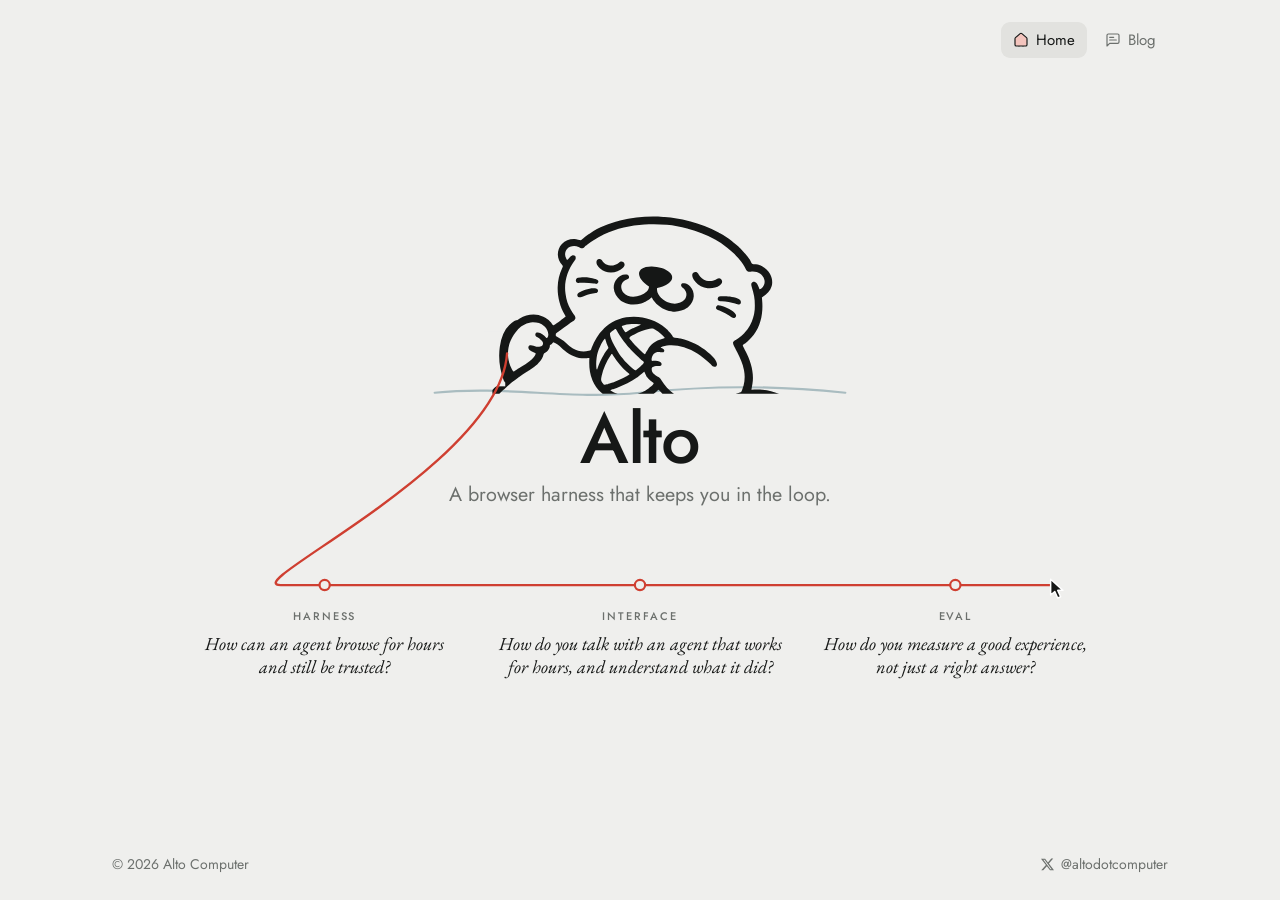
==== index.html @ 91f4584b "Use the Nap direction for the home page, add nav and notes page Co-Authored-By: Claude Opus 5.5 <nor" ====
<!doctype html><html lang="en"><head><meta charset="utf-8"><meta name="viewport" content="width=device-width, initial-scale=1, viewport-fit=cover">
<title>Alto</title><meta name="description" content="A browser harness that keeps you in the loop.">
<link rel="icon" type="image/png" href="assets/avatar.png"><link rel="stylesheet" href="https://fonts.googleapis.com/css2?family=Jost:wght@400;500;600&family=EB+Garamond:ital,wght@1,400&display=swap"><style>
/* Layout: nav top right, the otter scene centred in the space left over, footer on the baseline. Everything fits one screen. */
:root{--ground:#efefed; --ink:#161817; --muted:#6c706d; --pill:#e2e2df; --thread:#cf3f31; --thread-soft:#f3c4bd;
  --geo:"Jost","Futura","Avenir Next",system-ui,sans-serif; --ren:"EB Garamond",Garamond,Georgia,serif; color-scheme:light}
*{box-sizing:border-box}
html,body{height:100%;margin:0}
body{background:var(--ground);color:var(--ink);font-family:var(--geo);-webkit-font-smoothing:antialiased}
.frame{height:100%;max-width:1120px;margin:0 auto;padding:22px 32px 26px;display:flex;flex-direction:column}
.geo{font-family:var(--geo)} .ren{font-family:var(--ren);font-style:italic}
nav{display:flex;justify-content:flex-end;gap:6px}
nav a{display:inline-flex;align-items:center;gap:7px;padding:7px 12px;border-radius:9px;font-size:15px;color:var(--muted);text-decoration:none;transition:background .15s,color .15s}
nav a svg{width:16px;height:16px;fill:none;stroke:currentColor;stroke-width:1.75;stroke-linecap:round;stroke-linejoin:round}
nav a:hover{color:var(--ink);background:var(--pill)}
nav a.on{color:var(--ink);background:var(--pill)}
nav a.on svg path:last-child{fill:var(--thread-soft)}
nav a.on svg{stroke:var(--ink)}
main{flex:1;min-height:0;display:flex;align-items:center;justify-content:center}
.scene{width:100%;height:100%;max-height:680px;display:block}
footer{display:flex;justify-content:space-between;align-items:center;gap:16px;font-size:14px;color:var(--muted)}
footer a{display:inline-flex;align-items:center;gap:7px;color:var(--muted);text-decoration:none}
footer a:hover{color:var(--ink)} footer svg{width:13px;height:13px;fill:currentColor}
a:focus-visible{outline:2px solid var(--thread);outline-offset:2px}
@media (prefers-reduced-motion:reduce){*{transition:none!important}}
</style></head><body><div class="frame">
<nav aria-label="Main"><a href="index.html" class="on" aria-current="page"><svg viewBox="0 0 24 24" aria-hidden="true"><path d="M15 21v-8a1 1 0 0 0-1-1h-4a1 1 0 0 0-1 1v8"/><path d="M3 10a2 2 0 0 1 .709-1.528l7-5.999a2 2 0 0 1 2.582 0l7 5.999A2 2 0 0 1 21 10v9a2 2 0 0 1-2 2H5a2 2 0 0 1-2-2z"/></svg>Home</a><a href="blog.html"><svg viewBox="0 0 24 24" aria-hidden="true"><path d="M21 15a2 2 0 0 1-2 2H7l-4 4V5a2 2 0 0 1 2-2h14a2 2 0 0 1 2 2z"/><path d="M13 8H7"/><path d="M17 12H7"/></svg>Blog</a></nav><main><svg class="scene" viewBox="0 60 1440 660" preserveAspectRatio="xMidYMid meet" role="img" aria-label="Clew the otter floats on calm water holding a red thread. The thread drops into a line that passes three questions and ends at a cursor.">
<path d="M440,303.75 C540,293.75 620,313.75 720,303.75 S900,293.75 1000,303.75" fill="none" stroke="#a9bcc0" stroke-width="3" stroke-linecap="round"/>
<g transform="translate(1440.0,0) scale(-1,1)"><clipPath id="c"><rect x="400" y="600" width="1610" height="1060"/></clipPath>
<g transform="translate(418.75,-110.0) scale(0.25)"><g clip-path="url(#c)"><g fill="#151716"><path d="M0 0 C1.08 0.28 2.17 0.56 3.29 0.85 C58.25 15.07 115.66 35.71 162.33 68.83 C164.74 70.52 167.19 72.12 169.65 73.74 C180.1 80.62 190.39 87.64 199.94 95.75 C200.48 96.21 201.03 96.67 201.59 97.15 C203.82 99.06 206 101 208.09 103.06 C209.81 104.75 209.81 104.75 213 107 C218.47 106.65 223.54 105.44 228.81 104 C235.22 102.34 241.36 101.23 248 101 C248.95 100.96 249.9 100.92 250.88 100.88 C276.51 100.31 298.79 110.28 317.12 127.75 C332.55 143.61 339.4 164.73 339.15 186.58 C338.24 207.43 330.17 227.72 315.37 242.58 C312.79 245.31 312 246.63 311.98 250.43 C313.07 254.24 314.6 257.57 316.44 261.06 C331.68 291.9 338.98 327.77 340 362 C340.04 363.21 340.08 364.42 340.12 365.66 C340.99 417.09 327.25 469.26 301.44 513.72 C297.43 520.67 297.43 520.67 297 525 C297.29 525.14 297.29 525.14 298.75 525.82 C301.01 527 302.94 528.32 304.98 529.84 C305.75 530.4 306.51 530.96 307.29 531.54 C307.7 531.85 307.7 531.85 309.75 533.38 C310.59 534 311.44 534.62 312.31 535.27 C316.31 538.24 320.31 541.23 324.28 544.24 C331.28 549.55 338.32 554.67 345.68 559.47 C350.56 562.65 355.16 566.09 359.73 569.7 C362 571 362 571 364 571.11 C367.17 569.35 368.8 566.45 370.75 563.5 C377.71 553.41 385.23 545.48 395 538 C395.77 537.4 396.54 536.81 397.33 536.2 C410.56 526.43 425.14 520.08 441 516 C441.68 515.82 442.36 515.64 443.06 515.46 C477.63 506.83 516.93 515.48 547.13 533.52 C560.82 541.99 573.44 551.8 585 563 C585.56 563.53 586.12 564.07 586.69 564.62 C595.29 572.84 603 581.39 610 591 C610.45 591.62 610.91 592.24 611.38 592.88 C619.58 604.19 626.37 616.13 632.83 628.5 C647.52 656.51 668.83 682.75 694 702 C695.04 702.81 696.07 703.63 697.14 704.46 C730.19 729.94 768.9 745.51 809 756 C810.04 756.27 811.08 756.55 812.15 756.83 C844.52 765.14 877.89 769.26 910.89 774.26 C913.05 774.59 915.22 774.92 917.38 775.24 C918.1 775.35 918.81 775.46 919.55 775.57 C920.98 775.79 922.42 776.01 923.85 776.23 C927.31 776.75 930.77 777.28 934.23 777.79 C958.62 781.41 982.9 785.67 1006.69 792.25 C1007.02 792.34 1007.02 792.34 1008.73 792.81 C1022.51 796.61 1035.82 801.45 1049 807 C1049.86 807.36 1050.71 807.72 1051.6 808.09 C1062.27 812.62 1072.72 817.63 1083 823 C1083.74 823.38 1084.48 823.77 1085.24 824.17 C1109.88 837.09 1132.78 853.09 1155.95 868.44 C1164.81 874.31 1173.7 880.13 1182.66 885.83 C1183.46 886.34 1184.26 886.85 1185.08 887.37 C1185.82 887.84 1186.55 888.3 1187.31 888.78 C1187.95 889.19 1188.6 889.59 1189.26 890.01 C1191 891 1191 891 1194 892 C1194 907.84 1194 923.68 1194 940 C1190.83 938.73 1188.25 937.68 1185.39 936 C1184.73 935.62 1184.07 935.23 1183.38 934.83 C1182.68 934.41 1181.97 933.99 1181.25 933.56 C1180.88 933.34 1180.88 933.34 1178.98 932.22 C1171.67 927.86 1164.53 923.26 1157.42 918.58 C1154.73 916.82 1152.04 915.07 1149.34 913.32 C1140.97 907.88 1132.61 902.43 1124.31 896.88 C1101.52 881.63 1078.52 867.32 1054 855 C1053.18 854.59 1052.36 854.17 1051.52 853.75 C998.56 827.15 939.31 819.05 881.46 809.9 C830.84 801.88 780.25 792.56 733 772 C732.19 771.65 731.37 771.3 730.53 770.94 C719.95 766.38 709.98 760.83 700.06 755 C698.95 754.35 697.84 753.7 696.69 753.02 C689.08 748.47 681.99 743.45 675 738 C674.29 737.45 673.58 736.9 672.84 736.34 C671.1 734.98 669.36 733.62 667.62 732.25 C667.06 731.81 666.5 731.37 665.92 730.91 C663.13 728.72 660.4 726.49 657.71 724.17 C655 722 655 722 653 722 C652.99 722.77 652.98 723.55 652.97 724.34 C652.41 761.63 648.23 818.77 620 847 C619.53 849.19 619.53 849.19 620 852 C622.14 854.2 624.18 856.04 626.56 857.94 C627.95 859.09 629.34 860.25 630.72 861.41 C631.44 862 632.15 862.59 632.88 863.2 C636.19 866.01 639.35 868.96 642.5 871.94 C643.11 872.51 643.73 873.09 644.36 873.69 C645.61 874.86 646.86 876.04 648.1 877.21 C651.33 880.25 654.57 883.28 657.81 886.31 C658.44 886.9 659.07 887.49 659.72 888.09 C663.19 891.34 666.7 894.53 670.25 897.69 C675.72 902.58 680.85 907.78 686 913 C687.67 914.67 689.33 916.33 691 918 C702 929 702 929 704.29 931.29 C706.58 933.58 708.88 935.86 711.18 938.14 C712.74 939.7 714.31 941.26 715.88 942.81 C716.26 943.2 716.26 943.2 718.23 945.14 C723.04 949.93 727.59 954.85 732 960 C733.75 961.97 735.5 963.94 737.26 965.9 C739 968 739 968 740.68 970.54 C741.24 971.37 741.8 972.2 742.38 973.06 C742.86 973.84 743.34 974.61 743.84 975.41 C746.39 977.29 747.03 977.17 750.09 976.87 C751.73 976.6 753.37 976.31 755 976 C755.41 975.93 755.41 975.93 757.46 975.56 C760.02 975.08 762.57 974.58 765.12 974.06 C797.02 967.87 853.54 957.87 883.37 974.75 C886.3 977 887.96 979.45 889 983 C889.43 987.59 888.33 990.45 885.94 994.38 C879.08 1000.51 869.84 999.16 861.19 999 C827.49 998.68 794.24 1003 762 1013 C761.03 1013.3 760.05 1013.59 759.05 1013.9 C743.35 1018.72 727.87 1024.12 712.38 1029.56 C696.69 1035.07 681.01 1040.49 665 1045 C664.02 1045.28 663.04 1045.55 662.04 1045.84 C646.21 1050.23 630.29 1052.98 614 1055 C613.22 1055.1 612.44 1055.21 611.64 1055.31 C554.18 1062.17 497.28 1046.38 443.9 1026.74 C412.56 1015.22 380.94 1005.27 347.88 1000.19 C347.19 1000.08 346.51 999.98 345.8 999.87 C274.07 988.94 207.96 1013.21 143.55 1041.87 C84.15 1068.29 24.31 1089.57 -41.56 1089.31 C-42.57 1089.31 -43.58 1089.31 -44.62 1089.31 C-60.63 1089.25 -76.15 1088.41 -92 1086 C-94.44 1085.64 -96.88 1085.28 -99.32 1084.92 C-101.99 1084.53 -104.67 1084.14 -107.35 1083.74 C-108.25 1083.61 -109.15 1083.48 -110.08 1083.34 C-111.9 1083.07 -113.72 1082.8 -115.54 1082.53 C-162.28 1075.63 -205.27 1078.5 -251.69 1086.69 C-281.89 1092 -311.55 1095.42 -342.25 1095.31 C-343.42 1095.31 -344.58 1095.31 -345.78 1095.3 C-362.69 1095.25 -379.31 1095.01 -396 1092 C-396.32 1091.94 -396.32 1091.94 -397.93 1091.65 C-416.96 1088.23 -435.58 1083.89 -454 1078 C-454.44 1077.86 -454.44 1077.86 -456.66 1077.17 C-471.16 1072.67 -485.08 1067.03 -499 1061 C-499.53 1060.77 -499.53 1060.77 -502.21 1059.62 C-525.99 1049.38 -549.25 1038.06 -571.76 1025.26 C-584.5 1018.08 -597.42 1011.19 -610.39 1004.42 C-613.42 1002.84 -616.43 1001.23 -619.42 999.58 C-694.75 958.42 -773.95 952.51 -855.58 976.03 C-861.35 977.75 -867.1 979.52 -872.83 981.37 C-879.71 983.36 -886.64 984.34 -893.38 981.44 C-896.35 979.74 -897.16 978.76 -899.12 975.75 C-900.43 970.16 -899.51 966.43 -896.5 961.59 C-892.98 957.95 -888.99 955.96 -884.5 953.69 C-883.57 953.21 -882.63 952.73 -881.67 952.24 C-849.42 935.99 -813.85 926.46 -778 923 C-777.07 922.9 -776.13 922.81 -775.17 922.71 C-767.07 921.94 -759.01 921.85 -750.88 921.88 C-750.2 921.88 -749.53 921.88 -748.83 921.88 C-738.19 921.89 -727.61 922.19 -717 923 C-717.65 916.41 -718.69 910 -719.94 903.5 C-720.64 899.67 -721.33 895.84 -722 892 C-722.13 891.29 -722.25 890.58 -722.38 889.84 C-732.44 830.19 -712.88 768.57 -686.42 715.82 C-685.92 714.83 -685.42 713.84 -684.91 712.81 C-682.38 707.78 -679.83 702.74 -677.26 697.72 C-676.79 696.78 -676.31 695.84 -675.82 694.87 C-674.91 693.09 -673.99 691.3 -673.07 689.52 C-672.87 689.12 -672.87 689.12 -671.84 687.1 C-671.49 686.4 -671.13 685.7 -670.76 684.98 C-670 683 -670 683 -670 679 C-671.26 677.62 -671.26 677.62 -673.04 676.37 C-673.7 675.9 -674.35 675.43 -675.03 674.94 C-675.74 674.45 -676.45 673.95 -677.19 673.44 C-678.68 672.36 -680.16 671.28 -681.64 670.19 C-682.39 669.65 -683.13 669.11 -683.89 668.56 C-699.6 656.96 -714.27 642.6 -726 627 C-726.86 625.89 -727.73 624.78 -728.59 623.67 C-769.78 569.91 -781.38 500.73 -775.24 434.7 C-774.9 430.95 -774.64 427.19 -774.38 423.44 C-774.3 422.36 -774.23 421.29 -774.15 420.18 C-774.12 419.82 -774.12 419.82 -774 418 C-775.11 417.37 -776.22 416.74 -777.37 416.09 C-801.35 402.36 -819.54 384.45 -827.44 357.38 C-833.38 334.93 -829.63 311.13 -818.31 290.94 C-805.54 269.04 -787.47 253.45 -764 244 C-762.78 243.51 -761.57 243.01 -760.32 242.5 C-753.87 240.2 -748.23 238.92 -741.34 238.66 C-723.34 237.89 -723.34 237.89 -718.99 234.37 C-715.71 230.17 -713.89 225.35 -712.01 220.41 C-710.39 216.55 -708.11 213.26 -705.69 209.88 C-705.24 209.23 -704.78 208.58 -704.32 207.91 C-699.38 200.94 -693.96 194.36 -688.49 187.8 C-687.12 186.15 -685.77 184.48 -684.42 182.8 C-680.74 178.21 -677.02 173.85 -672.78 169.78 C-671.03 168.03 -669.42 166.21 -667.82 164.33 C-663.92 159.84 -659.78 155.63 -655.56 151.44 C-654.85 150.72 -654.14 150.01 -653.4 149.27 C-649.32 145.19 -645.14 141.29 -640.77 137.53 C-638.59 135.65 -636.49 133.7 -634.38 131.75 C-628.78 126.7 -622.88 122.1 -616.92 117.5 C-615.01 116.01 -613.14 114.49 -611.26 112.96 C-590.89 96.49 -568.47 81.8 -545.44 69.33 C-542.9 67.95 -540.38 66.53 -537.86 65.11 C-488.35 37.39 -435.1 17.87 -380.29 3.6 C-378.19 3.05 -376.09 2.5 -373.99 1.94 C-331.73 -9.18 -286.98 -17.25 -243.32 -19.81 C-240.87 -19.95 -238.42 -20.1 -235.98 -20.26 C-156.68 -25.49 -77.05 -20.12 0 0 Z M-253 23 C-253.41 23.04 -253.41 23.04 -255.47 23.25 C-292.69 27.06 -329.84 33.34 -366 43 C-366.63 43.17 -366.63 43.17 -369.84 44.02 C-420.43 57.52 -470.54 75.75 -516 102 C-516.86 102.49 -517.73 102.98 -518.62 103.49 C-540.33 115.83 -561.31 129.63 -581 145 C-582.19 145.92 -583.39 146.84 -584.58 147.75 C-599.16 159.01 -612.73 171.24 -626 184 C-626.59 184.56 -627.17 185.13 -627.78 185.71 C-633.9 191.61 -639.58 197.7 -644.87 204.38 C-646.9 206.88 -649.04 209.22 -651.25 211.56 C-665.36 227.12 -678.15 246.12 -686.33 265.48 C-688.82 271.24 -691.78 274.76 -697.25 277.81 C-702.28 279.41 -707.01 279.69 -712.18 278.5 C-731.14 275.14 -749.09 279.58 -765 290 C-778.15 299.54 -785.82 312.1 -788.53 328.14 C-789.98 341.03 -786.2 352.15 -778.91 362.72 C-774.08 368.49 -768.53 373.74 -761 375 C-760.7 374.22 -760.4 373.45 -760.09 372.65 C-758.94 369.73 -757.79 366.82 -756.63 363.9 C-755.89 362.04 -755.16 360.17 -754.44 358.3 C-750.51 348.48 -746.22 339.44 -736.25 334.69 C-731.37 333.66 -726.64 333.55 -722.16 336.01 C-718.88 338.56 -716.94 340.97 -716 345 C-715.71 350.91 -716.46 355.63 -718.2 361.26 C-718.67 362.85 -719.14 364.45 -719.61 366.05 C-719.86 366.88 -720.1 367.7 -720.36 368.56 C-724.27 381.66 -727.88 394.78 -730.56 408.19 C-730.79 409.3 -731.02 410.41 -731.25 411.55 C-734.5 428.57 -735.38 445.65 -735.31 462.94 C-735.31 463.4 -735.31 463.4 -735.31 465.72 C-735.26 479.02 -734.87 491.96 -732 505 C-731.82 505.84 -731.65 506.68 -731.46 507.55 C-730.14 513.75 -728.61 519.87 -727 526 C-726.8 526.81 -726.59 527.63 -726.38 528.46 C-718.61 559.07 -702.06 587.38 -680.52 610.29 C-678.43 612.54 -676.46 614.83 -674.5 617.19 C-671.01 621.2 -667.01 624.44 -662.85 627.73 C-661.07 629.15 -659.31 630.59 -657.59 632.08 C-649.9 638.66 -641.53 644.12 -633.09 649.67 C-632.24 650.22 -631.4 650.78 -630.53 651.35 C-628.83 652.46 -627.13 653.55 -625.43 654.64 C-625.02 654.9 -625.02 654.9 -622.99 656.22 C-622.27 656.68 -621.56 657.13 -620.82 657.6 C-617.7 660 -616.83 662.23 -616 666 C-616.67 673.26 -619.93 679.63 -623.12 686.06 C-623.57 686.98 -624.02 687.91 -624.48 688.86 C-625.98 691.91 -627.49 694.96 -629 698 C-629.3 698.6 -629.6 699.2 -629.91 699.82 C-633.27 706.58 -636.65 713.32 -640.08 720.04 C-655.69 750.54 -669.13 781.26 -676 815 C-676.17 815.82 -676.33 816.63 -676.5 817.47 C-681.62 844 -681.12 872.97 -674 899 C-673.8 899.75 -673.6 900.51 -673.4 901.29 C-672.16 905.94 -670.66 910.48 -669 915 C-668.71 915.81 -668.43 916.62 -668.13 917.45 C-667.18 920.06 -666.19 922.66 -665.19 925.25 C-665.04 925.66 -665.04 925.66 -664.29 927.71 C-662.67 931.7 -661.31 934.26 -657.42 936.3 C-655.96 936.9 -654.49 937.47 -653 938 C-652.18 938.31 -651.37 938.62 -650.53 938.95 C-647.73 939.99 -644.93 941 -642.12 942 C-622.93 949.04 -604.53 957.86 -586.58 967.61 C-583.68 969.17 -580.77 970.73 -577.86 972.28 C-567.35 977.89 -556.91 983.59 -546.56 989.5 C-452.25 1043.19 -360.59 1066.19 -252.82 1048.51 C-204.19 1040.54 -157.26 1038.46 -108.38 1046 C-22.36 1059.24 52.08 1040.89 130.45 1005.38 C174.3 985.59 218.36 968.83 266 961 C266.73 960.87 267.46 960.75 268.22 960.61 C310.17 953.4 355.04 959.1 396 969 C397.16 969.28 398.32 969.56 399.52 969.84 C421.5 975.18 442.7 982.48 464 990 C487.75 998.38 511.45 1006.17 536.12 1011.38 C536.69 1011.49 536.69 1011.49 539.53 1012.1 C555.63 1015.34 571.61 1016.41 588 1016.38 C588.89 1016.37 589.78 1016.37 590.7 1016.37 C605.81 1016.33 620.2 1015.2 635 1012 C636.02 1011.79 637.05 1011.57 638.1 1011.35 C658.88 1006.93 679.1 1000.4 699 993 C698.11 988.43 695.46 985.7 692.44 982.31 C691.86 981.66 691.29 981 690.69 980.33 C684.29 973.11 677.66 966.11 671.01 959.12 C669.04 957.04 667.09 954.96 665.14 952.86 C644.34 930.48 644.34 930.48 633.71 921.5 C631.94 919.95 630.32 918.32 628.69 916.62 C625.95 913.83 623.06 911.38 620 908.94 C615.29 905.16 610.88 901.15 606.5 897 C600.54 891.38 594.45 886.06 588 881 C587.34 880.48 586.68 879.96 586 879.42 C576.76 872.12 567.43 865.01 557.79 858.26 C555.9 856.93 554.03 855.59 552.16 854.25 C537.19 843.51 521.71 833.57 506.12 823.75 C505.36 823.27 504.59 822.78 503.79 822.28 C503.04 821.8 502.28 821.33 501.5 820.84 C500 819.89 498.5 818.95 497 818 C496.63 817.77 496.63 817.77 494.74 816.58 C485.1 810.49 475.91 804.13 467 797 C466.07 796.27 465.14 795.53 464.19 794.77 C461.78 792.86 459.39 790.93 457 789 C456.44 788.56 455.88 788.13 455.3 787.68 C451.71 784.83 448.79 781.62 445.84 778.14 C444.63 776.74 443.4 775.36 442.13 774.01 C430.43 761.51 419.91 745.37 416.7 728.43 C415.91 725.69 415.25 724.71 413 723 C411.48 722.22 409.94 721.5 408.38 720.81 C395.89 714.69 388.62 704.13 383.66 691.4 C382.98 688.94 382.99 687.03 383.06 684.5 C382.83 680.83 382.01 680 379.23 677.43 C376.98 675.67 374.65 674.06 372.3 672.46 C368.87 670.07 366.54 667.3 364 664 C346.94 668.63 332.77 681.31 320.09 693.15 C314.56 698.29 308.78 703.15 303 708 C302.71 708.25 302.71 708.25 301.22 709.5 C268.07 737.46 228.7 753.52 185 751 C181.74 750.62 178.6 750.15 175.4 749.44 C172.57 748.92 169.87 748.93 167 749 C167.07 750.28 167.14 751.57 167.22 752.89 C169.39 793.3 166.59 832.16 151 870 C150.84 870.39 150.84 870.39 150.04 872.37 C140.07 896.52 123.15 921.38 103.07 938.24 C101.62 939.47 100.22 940.74 98.84 942.04 C91.51 948.96 83.43 954.52 75 960 C74.7 960.2 74.7 960.2 73.15 961.2 C39.35 982.96 -0.88 994.53 -41.06 994.31 C-41.78 994.31 -42.5 994.31 -43.24 994.31 C-55.69 994.25 -67.76 993.39 -80 991 C-80.99 990.81 -81.99 990.62 -83.01 990.43 C-127.42 981.8 -169.48 960.95 -202.23 929.59 C-204.73 927.25 -207.29 925.1 -210 923 C-214.32 926.4 -217.82 929.88 -221.25 934.19 C-228.35 943.05 -236.34 950.71 -245.21 957.77 C-248.05 960.04 -250.8 962.39 -253.56 964.75 C-267.45 976.29 -282.34 986.05 -298 995 C-298.64 995.37 -299.28 995.74 -299.94 996.12 C-321.21 1008.32 -355.63 1027.32 -381.2 1021.5 C-385.77 1020.01 -388.51 1018.28 -391 1014 C-392.61 1009.26 -391.62 1005.76 -390.18 1001.15 C-386.67 994.75 -379.11 992.73 -372.75 990.06 C-315.5 965.45 -257.75 926.28 -225.93 871.32 C-224.26 868.44 -222.55 865.61 -220.75 862.81 C-220.33 862.16 -219.91 861.51 -219.48 860.83 C-215.3 855.67 -209.63 853.19 -203.81 850.31 C-196.1 846.37 -189.94 842.38 -184 836 C-183.41 835.39 -182.82 834.79 -182.21 834.16 C-175.28 826.63 -172.62 818.82 -172.8 808.69 C-173.08 804.92 -173.6 802.96 -176 800 C-186.59 792.74 -198.21 792.72 -210.56 793.16 C-215.83 793.28 -219.47 793.05 -224 790 C-226.21 786.8 -227.02 784.9 -226.94 781 C-225.12 775.17 -222.68 772.09 -217.31 769.25 C-209.12 765.23 -200.86 764.7 -191.88 764.81 C-190.92 764.81 -189.97 764.81 -189 764.81 C-183.9 764.85 -179.03 765.13 -174 766 C-170.52 757.87 -172.37 749.31 -175.42 741.26 C-179.74 731.63 -185.44 723.63 -195.54 719.75 C-204.02 717.18 -211.66 716.91 -220.46 717.69 C-224.02 718 -227.55 718.25 -231.12 718.38 C-232.16 718.42 -233.19 718.47 -234.26 718.52 C-237 718 -237 718 -239.33 715.69 C-241.58 712.07 -241.72 710.2 -241 706 C-237.48 699.43 -231.81 697.18 -225 695 C-224.01 694.67 -223.02 694.34 -222 694 C-222.33 693.01 -222.66 692.02 -223 691 C-225.3 689.85 -227.47 688.93 -229.88 688.06 C-230.58 687.8 -231.28 687.55 -232.01 687.28 C-270.18 673.86 -311.27 679.4 -349 691 C-349.47 691.14 -349.47 691.14 -351.85 691.88 C-401.32 707.42 -445.48 737.43 -483.21 772.44 C-485.71 774.73 -488.25 776.97 -490.81 779.19 C-493.66 781.69 -496.14 784.27 -498.56 787.19 C-503.03 792.41 -507.73 795.9 -514.62 797 C-518.81 797.25 -521.5 796.42 -525 794 C-528.18 791.15 -528.87 787.81 -529.18 783.68 C-527.66 761.49 -503.41 739.33 -487.81 725.12 C-486.22 723.74 -484.61 722.36 -483 721 C-482.18 720.3 -481.35 719.6 -480.5 718.88 C-436.87 682.51 -385.88 656.68 -330.56 643.75 C-329.51 643.5 -328.46 643.26 -327.37 643 C-317.87 640.85 -308.4 638.92 -298.62 638.94 C-295.34 638.68 -293.59 638.47 -291.01 636.39 C-289.13 634.02 -287.57 631.59 -286 629 C-284.62 626.91 -283.22 624.82 -281.81 622.75 C-281.44 622.2 -281.07 621.66 -280.69 621.09 C-276.86 615.56 -272.36 610.74 -267.72 605.88 C-265.64 603.67 -263.67 601.47 -261.75 599.12 C-259.77 596.77 -257.65 594.74 -255.32 592.73 C-254.62 592.11 -253.91 591.5 -253.18 590.87 C-252.46 590.25 -251.74 589.64 -251 589 C-250.35 588.44 -249.7 587.88 -249.03 587.3 C-201.41 546.44 -138.92 524.8 -76.38 524.75 C-75.66 524.75 -74.94 524.75 -74.2 524.75 C-20 524.83 34.89 541.73 76 578 C76.93 578.82 77.85 579.63 78.8 580.47 C81.91 583.27 84.97 586.12 88 589 C88.59 589.55 89.18 590.11 89.78 590.68 C119.46 618.81 139.49 654.94 154.02 692.79 C154.36 693.67 154.7 694.55 155.05 695.47 C155.66 697.09 156.24 698.73 156.79 700.38 C158.55 705.62 158.55 705.62 160.78 707.52 C163.51 708.44 166.21 709.27 169 710 C169.69 710.18 170.38 710.36 171.08 710.55 C201.61 718.28 229.56 712.98 256.66 697.42 C270.39 689.09 282.61 677.97 294.31 667.06 C309.74 652.95 327.13 641.22 345.71 631.71 C349 630 349 630 350 629 C350.18 627.07 350.27 625.13 350.31 623.19 C350.33 622.66 350.33 622.66 350.43 619.98 C349.89 616.24 348.92 615.33 346 613 C344.17 611.67 342.31 610.38 340.44 609.12 C327.78 600.51 315.59 591.24 303.44 581.94 C294.08 574.78 284.6 567.83 275 561 C274.03 560.3 273.05 559.61 272.05 558.89 C267.88 555.93 263.65 553.14 259.31 550.44 C251.7 545.63 245.37 541.39 243.06 532.31 C242.33 523.4 247.73 516.75 253.01 510.16 C257.56 504.44 261.24 498.34 264.85 492 C266.01 489.98 267.2 487.99 268.4 486 C284.1 459.37 292.68 430.41 297 400 C297.12 399.22 297.24 398.43 297.36 397.62 C306.62 335.73 286.36 272.36 250.31 222.25 C249.86 221.62 249.4 220.98 248.93 220.33 C248.04 219.09 247.14 217.86 246.24 216.63 C242.98 212.15 241.85 209.13 241.81 203.62 C241.8 202.69 241.78 201.75 241.77 200.79 C242.02 197.8 242.67 195.67 244 193 C249.23 189.63 254.96 189.23 261 190 C271.6 194.01 279.38 205.36 286 214 C287.77 213.91 287.77 213.91 290 213 C291.41 210.78 292.53 208.74 293.62 206.38 C293.77 206.07 293.77 206.07 294.53 204.54 C299.84 193.53 300.99 181.3 297.38 169.56 C292.49 156.95 284.37 149.01 272.21 143.29 C256.6 137.02 241.18 137.93 225.65 143.85 C222.25 145.33 219.06 147.06 215.88 148.95 C211.86 151.2 208.53 151.37 204 151 C198.71 149.24 195.82 146.89 192.33 142.53 C190.25 140.14 187.84 138.34 185.31 136.44 C184.76 136.02 184.2 135.6 183.63 135.17 C181.76 133.77 179.88 132.38 178 131 C177.32 130.5 176.63 129.99 175.93 129.47 C164.85 121.3 153.55 113.5 142 106 C141.61 105.75 141.61 105.75 139.65 104.47 C123.34 93.9 106.54 84.37 89 76 C88.21 75.62 87.42 75.25 86.61 74.86 C18.37 42.55 -57.75 25.6 -133 21 C-133.64 20.96 -134.29 20.92 -134.95 20.88 C-150.17 19.93 -165.38 19.76 -180.62 19.75 C-181.89 19.75 -183.16 19.75 -184.47 19.75 C-207.43 19.77 -230.16 20.67 -253 23 Z M413 576 C412.35 576.54 411.7 577.08 411.04 577.63 C398.91 588.6 391.87 604.91 391 621 C391.34 628.23 392.71 635.66 398 641 C401 641 401 641 402.44 639.57 C402.95 638.91 403.47 638.24 404 637.56 C414.26 625.36 431.7 612.39 448.09 610.8 C452.85 610.7 456.25 610.71 460 614 C462.3 617.66 462.1 620.79 461.68 624.94 C459.75 630.78 455.12 633.35 450 636.12 C442.33 640.51 436.19 645.73 430 652 C429.64 652.36 429.64 652.36 427.81 654.2 C423.34 658.95 420.17 663.62 419.91 670.29 C420.25 675.47 421.45 679.08 425 683 C433.82 688.99 445.67 689.31 456 688 C461.44 686.74 466.64 684.78 471.85 682.81 C480.25 679.65 486.17 677.85 494.88 681.06 C498.02 683.93 499.28 686.82 500 691 C499.95 697.27 497.44 701.65 493.18 706.09 C483.69 714.41 471.92 719.29 460 723 C461.72 740.24 479.27 754.81 491.91 765.19 C507.33 777.43 524.42 787.61 541.04 798.12 C546.45 801.55 551.85 804.99 557.25 808.44 C558.27 809.09 559.3 809.74 560.35 810.41 C566.01 814.02 571.5 817.75 576.83 821.83 C579 823 579 823 581.12 822.92 C583.54 821.74 584.25 820.57 585.59 818.24 C586.04 817.46 586.49 816.68 586.96 815.87 C587.19 815.45 587.19 815.45 588.38 813.31 C588.86 812.44 589.35 811.57 589.85 810.68 C603.21 786.55 610.05 759.51 611 732 C611.04 730.82 611.08 729.65 611.12 728.44 C611.98 678.62 591.63 631.22 558 595 C557.46 594.41 556.92 593.81 556.37 593.2 C536.3 572.03 505.87 555.69 476.42 554.7 C452.18 554.44 431.68 559.9 413 576 Z M-103.6 564.89 C-103.96 564.93 -103.96 564.93 -105.78 565.12 C-110.75 565.75 -110.75 565.75 -113 568 C-109.38 570.41 -105.79 571.87 -101.72 573.29 C-91.16 577.02 -81.13 581.63 -71.12 586.62 C-70.44 586.97 -69.76 587.31 -69.06 587.66 C-58.66 592.88 -48.65 598.55 -38.9 604.92 C-38.04 605.48 -37.18 606.03 -36.3 606.6 C-35.56 607.09 -34.82 607.58 -34.06 608.08 C-32 609 -32 609 -29.91 608.89 C-27.42 607.73 -26.63 606.47 -25.2 604.13 C-24.7 603.33 -24.2 602.54 -23.68 601.71 C-23.17 600.86 -22.66 600 -22.12 599.12 C-21.59 598.26 -21.06 597.4 -20.52 596.51 C-10 579.3 -10 579.3 -10 575 C-26.74 567.96 -46.24 563.86 -64.4 563.83 C-65.19 563.83 -65.98 563.83 -66.8 563.82 C-68.48 563.82 -70.15 563.81 -71.83 563.81 C-74.33 563.81 -76.84 563.79 -79.34 563.78 C-87.48 563.75 -95.51 563.98 -103.6 564.89 Z M-192 595 C-192.71 595.44 -193.41 595.88 -194.14 596.34 C-211.81 607.48 -230.85 620.66 -243 638 C-243 638.99 -243 639.98 -243 641 C-242.72 641.07 -242.72 641.07 -241.28 641.42 C-208.21 649.7 -174.31 664.91 -155.98 695.35 C-154.61 697.73 -153.27 700.14 -151.94 702.55 C-150.18 705.67 -148.33 708.68 -146.38 711.69 C-143.39 716.29 -140.78 721.01 -138.26 725.88 C-137 728 -137 728 -135 729 C-128.78 724.08 -122.85 719.07 -117.36 713.34 C-115.48 711.48 -113.59 709.78 -111.58 708.07 C-105.87 703.11 -100.58 697.73 -95.25 692.38 C-93.44 690.57 -91.63 688.76 -89.82 686.96 C-84 681.14 -78.29 675.31 -73 669 C-72.1 667.96 -71.2 666.91 -70.3 665.87 C-67.51 662.59 -64.75 659.3 -62 656 C-61.48 655.38 -60.95 654.75 -60.41 654.11 C-58.85 652.23 -57.3 650.34 -55.75 648.44 C-55.5 648.15 -55.5 648.15 -54.26 646.67 C-50.98 642.57 -50.98 642.57 -51.08 640.05 C-54.55 632.34 -67.55 627.14 -74.69 623.19 C-75.23 622.89 -75.23 622.89 -77.97 621.37 C-104.39 606.93 -131.92 596.83 -161.38 590.57 C-163.66 590.07 -165.92 589.52 -168.18 588.95 C-177.8 586.87 -184.05 589.92 -192 595 Z M22 592 C21.38 593.14 20.77 594.27 20.13 595.45 C15.11 604.62 9.92 613.59 4.13 622.29 C2.98 624.02 1.85 625.76 0.71 627.5 C-1.83 631.35 -4.41 635.18 -7 639 C-7.53 639.78 -8.06 640.55 -8.6 641.35 C-16.14 652.4 -23.99 663.03 -32.57 673.28 C-34.62 675.75 -36.62 678.25 -38.62 680.75 C-43.08 686.18 -47.81 691.34 -52.59 696.48 C-54 698 -55.4 699.53 -56.79 701.07 C-61.96 706.77 -67.26 712.3 -72.74 717.71 C-74.72 719.72 -76.56 721.78 -78.38 723.94 C-81.79 727.93 -85.62 731.41 -89.52 734.92 C-92.51 737.63 -95.42 740.37 -98.25 743.25 C-101.33 746.38 -104.54 749.29 -107.87 752.15 C-110.28 754.25 -112.64 756.4 -115 758.56 C-118.64 761.86 -122.35 764.85 -126.41 767.61 C-128.35 769.3 -129.18 770.55 -130 773 C-129.88 777.84 -127.14 780.55 -123.94 783.88 C-123.44 784.41 -122.93 784.94 -122.42 785.49 C-118.49 789.6 -114.37 793.36 -110 797 C-108.93 797.93 -107.85 798.87 -106.78 799.81 C-101.27 804.62 -95.71 809.38 -89.94 813.88 C-89.1 814.53 -88.26 815.19 -87.4 815.87 C-85 817 -85 817 -82.65 816.52 C-79.12 814.49 -75.87 812.21 -72.62 809.75 C-71.92 809.22 -71.21 808.68 -70.49 808.13 C-62.84 802.24 -55.88 795.75 -49 789 C-48.16 788.18 -47.31 787.35 -46.44 786.51 C-43.66 783.78 -40.89 781.05 -38.12 778.31 C-37.26 777.46 -36.39 776.6 -35.5 775.72 C-29.56 769.8 -24.23 763.55 -19 757 C-18.12 755.96 -17.24 754.93 -16.36 753.9 C-1.54 736.66 10.85 717.19 21.67 697.24 C23.65 693.59 25.78 690.05 27.94 686.5 C37.4 669.92 58.48 632.42 54 613 C49.32 606.73 42.34 602.41 36 598 C35.16 597.39 34.33 596.79 33.47 596.16 C32.7 595.61 31.92 595.06 31.12 594.5 C30.45 594.02 29.77 593.53 29.07 593.03 C26.57 591.79 24.76 591.81 22 592 Z M81 645 C80.77 645.72 80.54 646.44 80.3 647.18 C72.01 672.85 72.01 672.85 66.39 685.17 C63.22 692.24 63.22 692.24 64 696 C65.84 698.8 65.84 698.8 68.38 701.88 C74.07 708.95 79.11 716.35 84 724 C84.71 725.1 85.41 726.2 86.14 727.34 C102.73 753.87 115.21 782.37 125 812 C125.99 811.67 126.98 811.34 128 811 C130.78 791.4 130.34 771.61 128 752 C127.92 751.25 127.84 750.49 127.75 749.71 C125.26 727.71 118.01 704.69 108 685 C107.62 684.23 107.25 683.47 106.86 682.68 C100.31 669.39 92.82 656.18 83 645 C82.34 645 81.68 645 81 645 Z M43 728 C41.63 729.69 41.63 729.69 40.21 732.07 C39.67 732.96 39.13 733.84 38.57 734.76 C37.99 735.72 37.41 736.69 36.81 737.69 C25.88 755.42 12.88 771.79 -0.56 787.69 C-1.03 788.24 -1.5 788.79 -1.98 789.36 C-4.94 792.83 -7.99 796.13 -11.28 799.28 C-13.03 801.03 -14.63 802.86 -16.23 804.75 C-19.77 808.82 -23.55 812.53 -27.5 816.19 C-28.18 816.82 -28.86 817.46 -29.56 818.12 C-33.11 821.41 -36.69 824.62 -40.38 827.75 C-40.72 828.05 -40.72 828.05 -42.47 829.54 C-43.8 830.66 -45.14 831.77 -46.48 832.88 C-48.04 834.19 -49.53 835.59 -51 837 C-51 837.99 -51 838.98 -51 840 C-47.06 843.17 -42.4 845.51 -38 848 C-37.12 848.5 -36.24 849 -35.33 849.51 C-11.81 862.76 12.25 874.08 37.88 882.62 C38.61 882.87 39.35 883.12 40.1 883.37 C78.52 896.13 78.52 896.13 89.1 893.47 C92.09 891.16 94.01 888.17 96.12 885.06 C96.57 884.43 97.01 883.8 97.46 883.14 C103.71 874.17 103.98 867.98 102.15 857.2 C101.76 855.22 101.36 853.23 100.94 851.25 C100.83 850.71 100.83 850.71 100.26 847.99 C91.49 807.21 74.05 769.04 50.81 734.5 C50.37 733.83 49.92 733.16 49.46 732.47 C48.21 730.66 48.21 730.66 46 728 C45.01 728 44.02 728 43 728 Z M-133 825 C-133.49 826.15 -133.99 827.31 -134.5 828.5 C-144.15 850.05 -144.15 850.05 -152 859 C-152.53 859.66 -153.06 860.32 -153.61 861 C-160.39 869.25 -169.03 875.51 -177.81 881.49 C-179.92 882.94 -181.96 884.45 -184 886 C-182.81 895.31 -169.89 904.1 -162.88 909.57 C-160.93 911.06 -158.97 912.53 -157 914 C-156.39 914.46 -155.77 914.93 -155.14 915.4 C-143.55 924.04 -130.96 930.66 -118 937 C-117.24 937.37 -116.48 937.74 -115.7 938.13 C-83.13 953.83 -42.22 958.96 -7 951 C-6.1 950.8 -5.2 950.6 -4.28 950.4 C15.74 945.86 35.09 938.88 52 927 C51.67 926.01 51.34 925.02 51 924 C48.68 923.06 46.49 922.33 44.09 921.65 C42.62 921.21 41.16 920.77 39.69 920.33 C38.91 920.11 38.14 919.88 37.34 919.65 C11.34 911.98 -12.79 901.06 -37 889 C-37.52 888.74 -37.52 888.74 -40.14 887.44 C-58.45 878.32 -76.04 867.97 -92.52 855.83 C-94.55 854.33 -96.6 852.86 -98.68 851.42 C-106.31 846.09 -113.44 840.38 -120.48 834.3 C-131.37 825 -131.37 825 -133 825 Z "  transform="translate(1314,716)"/>
<path d="M0 0 C3.71 1.89 6.42 4.43 8.26 8.18 C10.75 16.3 9.02 23.94 5.55 31.46 C1.75 38.23 -3.39 44.09 -9.07 49.35 C-9.6 49.87 -10.12 50.39 -10.66 50.92 C-26.13 65.5 -48.82 72.93 -69.81 72.71 C-94.45 71.87 -117.79 63.82 -135.41 46.21 C-140.46 40.79 -144.07 36.03 -144.07 28.35 C-143.22 23.62 -141.91 19.67 -138.26 16.41 C-133.07 13.06 -129.08 11.81 -123.01 12.82 C-119.08 13.9 -116.23 16.38 -113.16 18.96 C-99.87 29.88 -82.8 35.21 -65.63 34.14 C-53.63 32.75 -43.72 28.52 -34.07 21.35 C-33.08 20.65 -32.09 19.95 -31.07 19.23 C-27.13 15.87 -24.29 11.39 -21.32 7.19 C-15.62 -0.02 -9.02 -2.82 0 0 Z "  transform="translate(1433.07421875,926.6484375)"/>
<path d="M0 0 C20.69 -0.54 42.45 2.98 59.44 15.47 C65.64 21.82 70.04 29.78 70.5 38.72 C69.91 60.54 54.39 77.66 39.38 91.91 C32.23 98.53 24.29 103.93 16.12 109.22 C16.2 119.88 20.92 129.71 28.23 137.48 C48.99 156.53 75.93 166.22 104.03 165.5 C123.26 164.65 141.76 157.72 155.12 143.59 C164.05 132.99 168.13 120.86 167.5 107.05 C166.29 94.74 159.67 85.59 150.36 77.78 C146.27 74.92 141.72 73.12 137.12 71.22 C127.82 67.17 127.82 67.17 125.12 62.22 C124.52 57.44 124.64 55.25 126.69 50.91 C130.56 46.64 134.49 45.4 140.07 44.79 C141.46 44.76 142.86 44.76 144.25 44.78 C144.99 44.79 145.73 44.8 146.5 44.8 C163.82 45.31 178.78 54.54 190.57 66.75 C203.02 81.1 209.3 98.93 208.51 117.86 C206.57 144.83 192.78 166.63 172.78 184.13 C167.86 188 162.57 191.14 157.12 194.22 C156.67 194.49 156.67 194.49 154.37 195.84 C125.23 211.82 89.81 211.11 58.67 202.33 C51.09 200.05 44.12 196.88 37.12 193.22 C36.47 192.88 35.82 192.55 35.15 192.2 C24.14 186.5 13.56 179.82 4.86 170.89 C3.12 169.22 3.12 169.22 1.12 169.22 C0.75 169.99 0.37 170.77 -0.02 171.57 C-16.31 203.55 -46.86 227.8 -80.62 239.16 C-88.94 241.83 -97.24 243.87 -105.88 245.22 C-106.26 245.28 -106.26 245.28 -108.23 245.61 C-137.03 249.67 -168.62 242.95 -192.31 225.91 C-194.2 224.38 -196.05 222.82 -197.88 221.22 C-198.37 220.79 -198.87 220.36 -199.38 219.91 C-215.66 205.49 -226.71 185.2 -228.12 163.36 C-228.93 142.92 -222.68 124.35 -208.76 109.13 C-200.36 100.41 -188.63 92.99 -176.29 92.02 C-166.37 91.85 -166.37 91.85 -161.88 95.22 C-159.64 98.47 -158.84 100.33 -159 104.28 C-160.93 110.75 -164.31 113.46 -169.54 117.43 C-179 124.69 -185.71 135.21 -187.66 147.16 C-187.73 147.84 -187.8 148.52 -187.88 149.22 C-187.96 149.91 -188.04 150.6 -188.12 151.31 C-188.8 162.6 -183.73 173.53 -176.88 182.22 C-171.13 188.48 -164.49 192.57 -156.88 196.22 C-156.49 196.41 -156.49 196.41 -154.55 197.37 C-132.7 207.2 -108.2 203.84 -86.37 196 C-73.49 191.08 -62.93 183.51 -52.88 174.22 C-52.5 173.89 -52.5 173.89 -50.61 172.2 C-39.22 161.55 -28.42 145.15 -27.7 129.25 C-27.66 125.57 -27.74 121.9 -27.88 118.22 C-28.44 118.07 -29 117.92 -29.58 117.77 C-32.68 116.94 -35.78 116.08 -38.88 115.22 C-39.58 115.03 -40.29 114.84 -41.02 114.65 C-63.76 108.58 -92.43 98.05 -105.38 76.97 C-110.1 68.55 -111.68 60.15 -109.19 50.59 C-106.95 45.23 -103.61 40.63 -99.88 36.22 C-99.4 35.65 -98.92 35.07 -98.43 34.48 C-75.03 8.85 -32.7 1.85 0 0 Z "  transform="translate(1139.875,965.78125)"/>
<path d="M0 0 C3.9 4.17 5.53 7.69 5.82 13.41 C5.2 26.44 -1.67 36.81 -9.31 46.88 C-9.6 47.26 -9.6 47.26 -11.07 49.24 C-26.99 68.8 -53.19 81.59 -77.96 84.63 C-101.34 86.35 -126.1 83.4 -145.21 68.63 C-151.14 63.46 -156.06 58.98 -157.25 50.94 C-157.63 44.81 -155.95 40.82 -152 36.12 C-148.21 32.96 -145.07 31.19 -140.19 30.31 C-133.41 31.3 -127.71 34.99 -121.77 38.28 C-106.61 46.38 -87.85 47.3 -71.25 43.31 C-53.27 37.67 -38.18 26.2 -29.19 9.62 C-28.59 8.46 -27.99 7.3 -27.37 6.11 C-24.49 1.58 -20.85 -2.25 -15.44 -3.56 C-9.45 -4.75 -5.05 -3.24 0 0 Z "  transform="translate(914.3125,1000.125)"/>
<path d="M0 0 C0.56 0.03 0.56 0.03 3.42 0.21 C23.62 1.84 23.62 1.84 29.5 8.19 C31.51 11.85 32.25 14.19 32.25 18.38 C30.69 23.5 28.99 26.75 24.25 29.38 C19.1 30.58 14.07 30.43 8.84 29.9 C-16.07 27.7 -41.05 29.56 -65.58 34.05 C-79.39 36.54 -79.39 36.54 -85.06 33.75 C-88.14 31.03 -89.54 29.31 -90.75 25.38 C-90.61 20.65 -89.54 18.15 -86.14 14.82 C-82.73 12.14 -79.04 10.67 -74.94 9.38 C-74.17 9.13 -73.39 8.88 -72.6 8.62 C-49.03 1.38 -24.57 -1.57 0 0 Z "  transform="translate(1522.75,1025.625)"/>
<path d="M0 0 C4.82 3.47 8.01 6.35 9.35 12.31 C9.83 17.62 7.84 20.76 4.54 24.81 C-0.98 27.73 -7.49 27.22 -13.45 25.68 C-16.37 24.64 -19.22 23.5 -22.09 22.31 C-24.21 21.47 -26.33 20.64 -28.45 19.81 C-28.97 19.61 -28.97 19.61 -31.58 18.57 C-50.62 11.18 -70.82 6.94 -90.98 3.95 C-96.09 2.92 -99.4 0.98 -102.52 -3.32 C-103.79 -7.42 -103.89 -10.49 -102.52 -14.57 C-86.4 -36.38 -18.67 -11.59 0 0 Z "  transform="translate(1537.5234375,1107.56640625)"/>
<path d="M0 0 C1.32 0.04 2.63 0.09 3.99 0.13 C21.47 0.94 21.47 0.94 27.06 6.75 C29.36 10.61 29.64 12.58 29 17 C27.2 21.17 25.1 23.09 21 25 C16.17 26.06 11.32 26.26 6.4 26.54 C-18.24 28.04 -42.6 31.99 -66.09 39.65 C-66.95 39.93 -67.8 40.2 -68.68 40.49 C-70.29 41.02 -71.9 41.56 -73.51 42.12 C-79.66 44.18 -85.03 45.06 -91.31 42.81 C-94.44 40.7 -95.62 39.52 -97 36 C-97.79 31.34 -97.64 27.34 -95.12 23.25 C-80.29 5.52 -40.08 2.17 -18.81 0.22 C-12.51 -0.27 -6.31 -0.28 0 0 Z "  transform="translate(752,1129)"/>
<path d="M0 0 C2.79 2.25 4.75 4.33 5.18 7.93 C5.31 11.79 5.29 14.3 3.45 17.76 C-1.37 21.98 -7.51 24.19 -13.39 26.58 C-36.92 36.12 -58.9 48.34 -79.46 63.24 C-84.56 66.6 -89.03 67.75 -95.05 66.95 C-98.26 65.45 -100.78 63.67 -103.05 60.95 C-104.44 56.8 -104.92 53.22 -103.32 49.03 C-89.95 24.84 -46.79 8.76 -22.08 1.01 C-6.62 -3.4 -6.62 -3.4 0 0 Z "  transform="translate(785.0546875,1180.0546875)"/></g></g>
<rect x="1940" y="1320" width="120" height="300" fill="#efefed"/>
<path d="M1880,1280 C1960,1330 1970,1470 1930,1580" fill="none" stroke="#151716" stroke-width="40" stroke-linecap="round"/></g></g>
<text class="geo" x="720" y="399.75" text-anchor="middle" font-size="96" font-weight="500" letter-spacing="-1.5" fill="#161817">Alto</text>
<text class="geo" x="720" y="451.75" text-anchor="middle" font-size="27" fill="#6c706d">A browser harness that keeps you in the loop.</text>
<path d="M538.75,250.0 C528.75,400.0 170,566 230,566 L1280,566" fill="none" stroke="#cf3f31" stroke-width="3.2" stroke-linecap="round"/>
<circle cx="290" cy="566" r="7" fill="#efefed" stroke="#cf3f31" stroke-width="3"/><text class="geo" x="290" y="614" text-anchor="middle" font-size="15" font-weight="500" letter-spacing="2.6" fill="#6c706d">HARNESS</text><text class="ren" x="290" y="654" text-anchor="middle" font-size="25" fill="#161817">How can an agent browse for hours</text><text class="ren" x="290" y="686" text-anchor="middle" font-size="25" fill="#161817">and still be trusted?</text><circle cx="720" cy="566" r="7" fill="#efefed" stroke="#cf3f31" stroke-width="3"/><text class="geo" x="720" y="614" text-anchor="middle" font-size="15" font-weight="500" letter-spacing="2.6" fill="#6c706d">INTERFACE</text><text class="ren" x="720" y="654" text-anchor="middle" font-size="25" fill="#161817">How do you talk with an agent that works</text><text class="ren" x="720" y="686" text-anchor="middle" font-size="25" fill="#161817">for hours, and understand what it did?</text><circle cx="1150" cy="566" r="7" fill="#efefed" stroke="#cf3f31" stroke-width="3"/><text class="geo" x="1150" y="614" text-anchor="middle" font-size="15" font-weight="500" letter-spacing="2.6" fill="#6c706d">EVAL</text><text class="ren" x="1150" y="654" text-anchor="middle" font-size="25" fill="#161817">How do you measure a good experience,</text><text class="ren" x="1150" y="686" text-anchor="middle" font-size="25" fill="#161817">not just a right answer?</text><path transform="translate(1280,558) scale(0.8)" d="M0 0 L0 27 L7 21 L12 32 L17 30 L12 19 L21 19 Z" fill="#151716" stroke="#fff" stroke-width="2.5" stroke-linejoin="round"/>
</svg></main>
<footer><span>© 2026 Alto Computer</span><a href="https://x.com/altodotcomputer"><svg viewBox="0 0 24 24" aria-hidden="true"><path d="M18.901 1.153h3.68l-8.04 9.19L24 22.846h-7.406l-5.8-7.584-6.638 7.584H.474l8.6-9.83L0 1.154h7.594l5.243 6.932ZM17.61 20.644h2.039L6.486 3.24H4.298Z"/></svg>@altodotcomputer</a></footer>
</div></body></html>
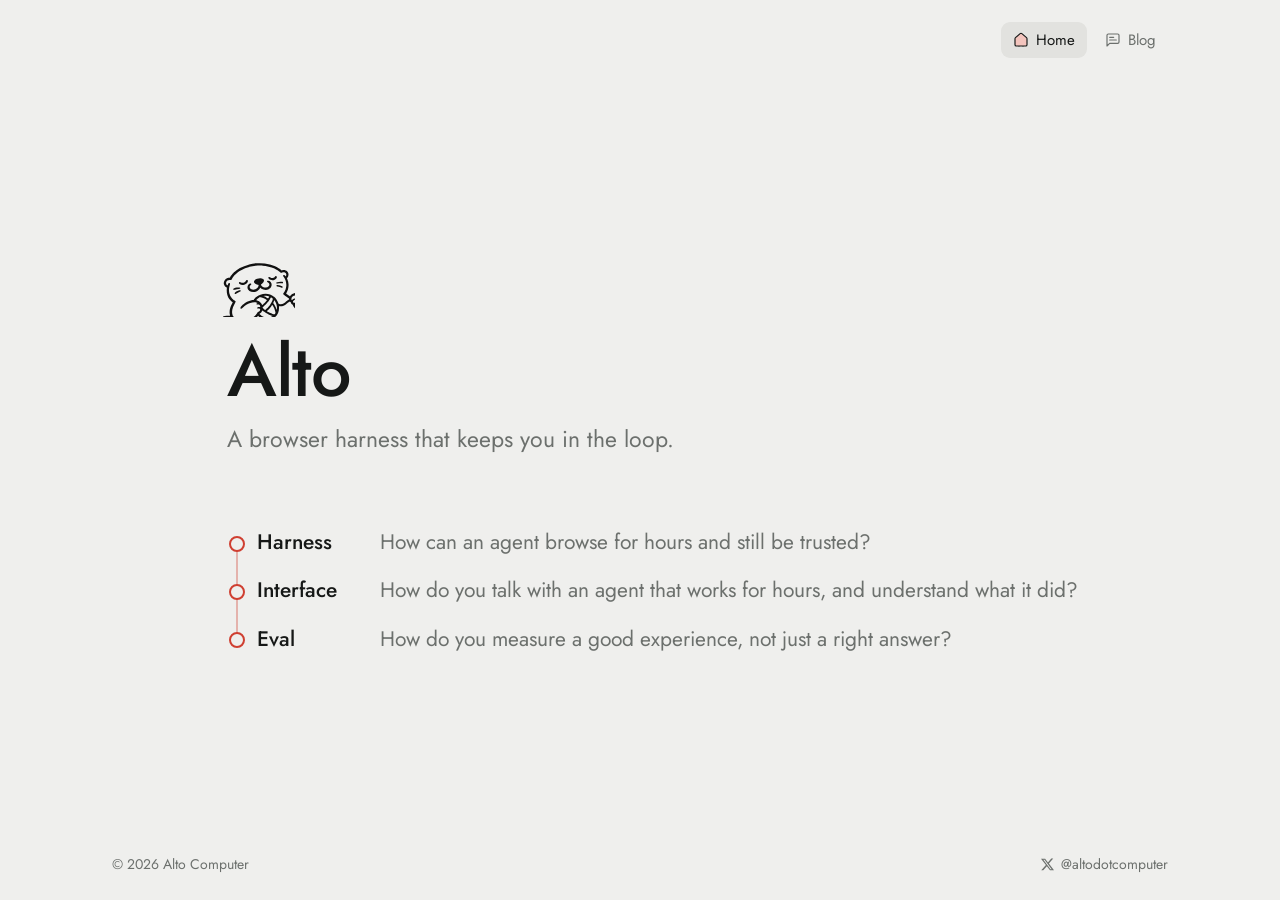
==== commit 66732f4d: "Left-align home page and string the questions on the thread Co-Authored-By: Claude Opus 5.5 <noreply" ====
--- a/index.html
+++ b/index.html
@@ -1,46 +1,86 @@
-<!doctype html><html lang="en"><head><meta charset="utf-8"><meta name="viewport" content="width=device-width, initial-scale=1, viewport-fit=cover">
-<title>Alto</title><meta name="description" content="A browser harness that keeps you in the loop.">
-<link rel="icon" type="image/png" href="assets/avatar.png"><link rel="stylesheet" href="https://fonts.googleapis.com/css2?family=Jost:wght@400;500;600&family=EB+Garamond:ital,wght@1,400&display=swap"><style>
-/* Layout: nav top right, the otter scene centred in the space left over, footer on the baseline. Everything fits one screen. */
-:root{--ground:#efefed; --ink:#161817; --muted:#6c706d; --pill:#e2e2df; --thread:#cf3f31; --thread-soft:#f3c4bd;
-  --geo:"Jost","Futura","Avenir Next",system-ui,sans-serif; --ren:"EB Garamond",Garamond,Georgia,serif; color-scheme:light}
+<!doctype html>
+<html lang="en">
+<head>
+<meta charset="utf-8">
+<meta name="viewport" content="width=device-width, initial-scale=1, viewport-fit=cover">
+<title>Alto</title>
+<meta name="description" content="A browser harness that keeps you in the loop.">
+<link rel="icon" type="image/png" href="assets/avatar.png">
+<link rel="preconnect" href="https://fonts.googleapis.com">
+<link rel="preconnect" href="https://fonts.gstatic.com" crossorigin>
+<link rel="stylesheet" href="https://fonts.googleapis.com/css2?family=Jost:wght@400;500&display=swap">
+<style>
+/*
+  Layout: nav top right, one left-aligned column in the middle of the screen, footer on the baseline.
+  The three questions are knots on one red thread: one line of work, three problems along it.
+*/
+:root{
+  --ground:#efefed; --ink:#161817; --muted:#6c706d; --pill:#e2e2df;
+  --thread:#cf3f31; --thread-soft:#f3c4bd;
+  --geo:"Jost","Futura","Avenir Next",system-ui,sans-serif;
+  color-scheme:light;
+}
 *{box-sizing:border-box}
-html,body{height:100%;margin:0}
-body{background:var(--ground);color:var(--ink);font-family:var(--geo);-webkit-font-smoothing:antialiased}
-.frame{height:100%;max-width:1120px;margin:0 auto;padding:22px 32px 26px;display:flex;flex-direction:column}
-.geo{font-family:var(--geo)} .ren{font-family:var(--ren);font-style:italic}
-nav{display:flex;justify-content:flex-end;gap:6px}
-nav a{display:inline-flex;align-items:center;gap:7px;padding:7px 12px;border-radius:9px;font-size:15px;color:var(--muted);text-decoration:none;transition:background .15s,color .15s}
-nav a svg{width:16px;height:16px;fill:none;stroke:currentColor;stroke-width:1.75;stroke-linecap:round;stroke-linejoin:round}
-nav a:hover{color:var(--ink);background:var(--pill)}
-nav a.on{color:var(--ink);background:var(--pill)}
+html,body{height:100%; margin:0}
+body{background:var(--ground); color:var(--ink); font-family:var(--geo); -webkit-font-smoothing:antialiased}
+.frame{min-height:100%; max-width:1120px; margin:0 auto; padding:22px 32px 26px; display:flex; flex-direction:column}
+
+nav{display:flex; justify-content:flex-end; gap:6px}
+nav a{display:inline-flex; align-items:center; gap:7px; padding:7px 12px; border-radius:9px; font-size:15px; color:var(--muted); text-decoration:none; transition:background .15s, color .15s}
+nav a svg{width:16px; height:16px; fill:none; stroke:currentColor; stroke-width:1.75; stroke-linecap:round; stroke-linejoin:round}
+nav a:hover, nav a.on{color:var(--ink); background:var(--pill)}
 nav a.on svg path:last-child{fill:var(--thread-soft)}
-nav a.on svg{stroke:var(--ink)}
-main{flex:1;min-height:0;display:flex;align-items:center;justify-content:center}
-.scene{width:100%;height:100%;max-height:680px;display:block}
-footer{display:flex;justify-content:space-between;align-items:center;gap:16px;font-size:14px;color:var(--muted)}
-footer a{display:inline-flex;align-items:center;gap:7px;color:var(--muted);text-decoration:none}
-footer a:hover{color:var(--ink)} footer svg{width:13px;height:13px;fill:currentColor}
-a:focus-visible{outline:2px solid var(--thread);outline-offset:2px}
+
+main{flex:1; display:flex; flex-direction:column; justify-content:center; padding-block:48px; padding-left:clamp(0px, 9vw, 120px)}
+.otter{width:72px; height:auto; margin:0 0 18px -4px}
+h1{font-weight:500; font-size:clamp(52px,7vw,72px); line-height:1; letter-spacing:-.02em; margin:0}
+.line{margin:16px 0 0; font-size:clamp(19px,2vw,23px); color:var(--muted); line-height:1.4}
+
+/* the thread: rings are knots, the faint line between them is the thread */
+.knots{list-style:none; margin:72px 0 0; padding:0; display:grid; gap:18px; position:relative; max-width:900px}
+.knots::before{content:""; position:absolute; left:10px; top:14px; bottom:14px; width:2px; background:var(--thread); opacity:.35; transform:translateX(-1px)}
+.knots li{position:relative; display:flex; gap:14px; align-items:baseline; padding-left:30px; font-size:clamp(18px,1.7vw,21px); line-height:1.45}
+.knots li::before{content:""; position:absolute; left:2px; top:.42em; width:12px; height:12px; border-radius:50%; background:var(--ground); border:2px solid var(--thread)}
+.name{flex:none; width:5.2em; font-weight:500; color:var(--ink)}
+.q{color:var(--muted); min-width:0}
+
+footer{display:flex; justify-content:space-between; align-items:center; gap:16px; font-size:14px; color:var(--muted)}
+footer a{display:inline-flex; align-items:center; gap:7px; color:var(--muted); text-decoration:none}
+footer a:hover{color:var(--ink)}
+footer svg{width:13px; height:13px; fill:currentColor}
+a:focus-visible{outline:2px solid var(--thread); outline-offset:2px}
+
+@media (max-width:640px){
+  .frame{padding:18px 20px 22px}
+  .knots{margin-top:48px; gap:22px}
+  .knots li{flex-direction:column; gap:2px}
+}
 @media (prefers-reduced-motion:reduce){*{transition:none!important}}
-</style></head><body><div class="frame">
-<nav aria-label="Main"><a href="index.html" class="on" aria-current="page"><svg viewBox="0 0 24 24" aria-hidden="true"><path d="M15 21v-8a1 1 0 0 0-1-1h-4a1 1 0 0 0-1 1v8"/><path d="M3 10a2 2 0 0 1 .709-1.528l7-5.999a2 2 0 0 1 2.582 0l7 5.999A2 2 0 0 1 21 10v9a2 2 0 0 1-2 2H5a2 2 0 0 1-2-2z"/></svg>Home</a><a href="blog.html"><svg viewBox="0 0 24 24" aria-hidden="true"><path d="M21 15a2 2 0 0 1-2 2H7l-4 4V5a2 2 0 0 1 2-2h14a2 2 0 0 1 2 2z"/><path d="M13 8H7"/><path d="M17 12H7"/></svg>Blog</a></nav><main><svg class="scene" viewBox="0 60 1440 660" preserveAspectRatio="xMidYMid meet" role="img" aria-label="Clew the otter floats on calm water holding a red thread. The thread drops into a line that passes three questions and ends at a cursor.">
-<path d="M440,303.75 C540,293.75 620,313.75 720,303.75 S900,293.75 1000,303.75" fill="none" stroke="#a9bcc0" stroke-width="3" stroke-linecap="round"/>
-<g transform="translate(1440.0,0) scale(-1,1)"><clipPath id="c"><rect x="400" y="600" width="1610" height="1060"/></clipPath>
-<g transform="translate(418.75,-110.0) scale(0.25)"><g clip-path="url(#c)"><g fill="#151716"><path d="M0 0 C1.08 0.28 2.17 0.56 3.29 0.85 C58.25 15.07 115.66 35.71 162.33 68.83 C164.74 70.52 167.19 72.12 169.65 73.74 C180.1 80.62 190.39 87.64 199.94 95.75 C200.48 96.21 201.03 96.67 201.59 97.15 C203.82 99.06 206 101 208.09 103.06 C209.81 104.75 209.81 104.75 213 107 C218.47 106.65 223.54 105.44 228.81 104 C235.22 102.34 241.36 101.23 248 101 C248.95 100.96 249.9 100.92 250.88 100.88 C276.51 100.31 298.79 110.28 317.12 127.75 C332.55 143.61 339.4 164.73 339.15 186.58 C338.24 207.43 330.17 227.72 315.37 242.58 C312.79 245.31 312 246.63 311.98 250.43 C313.07 254.24 314.6 257.57 316.44 261.06 C331.68 291.9 338.98 327.77 340 362 C340.04 363.21 340.08 364.42 340.12 365.66 C340.99 417.09 327.25 469.26 301.44 513.72 C297.43 520.67 297.43 520.67 297 525 C297.29 525.14 297.29 525.14 298.75 525.82 C301.01 527 302.94 528.32 304.98 529.84 C305.75 530.4 306.51 530.96 307.29 531.54 C307.7 531.85 307.7 531.85 309.75 533.38 C310.59 534 311.44 534.62 312.31 535.27 C316.31 538.24 320.31 541.23 324.28 544.24 C331.28 549.55 338.32 554.67 345.68 559.47 C350.56 562.65 355.16 566.09 359.73 569.7 C362 571 362 571 364 571.11 C367.17 569.35 368.8 566.45 370.75 563.5 C377.71 553.41 385.23 545.48 395 538 C395.77 537.4 396.54 536.81 397.33 536.2 C410.56 526.43 425.14 520.08 441 516 C441.68 515.82 442.36 515.64 443.06 515.46 C477.63 506.83 516.93 515.48 547.13 533.52 C560.82 541.99 573.44 551.8 585 563 C585.56 563.53 586.12 564.07 586.69 564.62 C595.29 572.84 603 581.39 610 591 C610.45 591.62 610.91 592.24 611.38 592.88 C619.58 604.19 626.37 616.13 632.83 628.5 C647.52 656.51 668.83 682.75 694 702 C695.04 702.81 696.07 703.63 697.14 704.46 C730.19 729.94 768.9 745.51 809 756 C810.04 756.27 811.08 756.55 812.15 756.83 C844.52 765.14 877.89 769.26 910.89 774.26 C913.05 774.59 915.22 774.92 917.38 775.24 C918.1 775.35 918.81 775.46 919.55 775.57 C920.98 775.79 922.42 776.01 923.85 776.23 C927.31 776.75 930.77 777.28 934.23 777.79 C958.62 781.41 982.9 785.67 1006.69 792.25 C1007.02 792.34 1007.02 792.34 1008.73 792.81 C1022.51 796.61 1035.82 801.45 1049 807 C1049.86 807.36 1050.71 807.72 1051.6 808.09 C1062.27 812.62 1072.72 817.63 1083 823 C1083.74 823.38 1084.48 823.77 1085.24 824.17 C1109.88 837.09 1132.78 853.09 1155.95 868.44 C1164.81 874.31 1173.7 880.13 1182.66 885.83 C1183.46 886.34 1184.26 886.85 1185.08 887.37 C1185.82 887.84 1186.55 888.3 1187.31 888.78 C1187.95 889.19 1188.6 889.59 1189.26 890.01 C1191 891 1191 891 1194 892 C1194 907.84 1194 923.68 1194 940 C1190.83 938.73 1188.25 937.68 1185.39 936 C1184.73 935.62 1184.07 935.23 1183.38 934.83 C1182.68 934.41 1181.97 933.99 1181.25 933.56 C1180.88 933.34 1180.88 933.34 1178.98 932.22 C1171.67 927.86 1164.53 923.26 1157.42 918.58 C1154.73 916.82 1152.04 915.07 1149.34 913.32 C1140.97 907.88 1132.61 902.43 1124.31 896.88 C1101.52 881.63 1078.52 867.32 1054 855 C1053.18 854.59 1052.36 854.17 1051.52 853.75 C998.56 827.15 939.31 819.05 881.46 809.9 C830.84 801.88 780.25 792.56 733 772 C732.19 771.65 731.37 771.3 730.53 770.94 C719.95 766.38 709.98 760.83 700.06 755 C698.95 754.35 697.84 753.7 696.69 753.02 C689.08 748.47 681.99 743.45 675 738 C674.29 737.45 673.58 736.9 672.84 736.34 C671.1 734.98 669.36 733.62 667.62 732.25 C667.06 731.81 666.5 731.37 665.92 730.91 C663.13 728.72 660.4 726.49 657.71 724.17 C655 722 655 722 653 722 C652.99 722.77 652.98 723.55 652.97 724.34 C652.41 761.63 648.23 818.77 620 847 C619.53 849.19 619.53 849.19 620 852 C622.14 854.2 624.18 856.04 626.56 857.94 C627.95 859.09 629.34 860.25 630.72 861.41 C631.44 862 632.15 862.59 632.88 863.2 C636.19 866.01 639.35 868.96 642.5 871.94 C643.11 872.51 643.73 873.09 644.36 873.69 C645.61 874.86 646.86 876.04 648.1 877.21 C651.33 880.25 654.57 883.28 657.81 886.31 C658.44 886.9 659.07 887.49 659.72 888.09 C663.19 891.34 666.7 894.53 670.25 897.69 C675.72 902.58 680.85 907.78 686 913 C687.67 914.67 689.33 916.33 691 918 C702 929 702 929 704.29 931.29 C706.58 933.58 708.88 935.86 711.18 938.14 C712.74 939.7 714.31 941.26 715.88 942.81 C716.26 943.2 716.26 943.2 718.23 945.14 C723.04 949.93 727.59 954.85 732 960 C733.75 961.97 735.5 963.94 737.26 965.9 C739 968 739 968 740.68 970.54 C741.24 971.37 741.8 972.2 742.38 973.06 C742.86 973.84 743.34 974.61 743.84 975.41 C746.39 977.29 747.03 977.17 750.09 976.87 C751.73 976.6 753.37 976.31 755 976 C755.41 975.93 755.41 975.93 757.46 975.56 C760.02 975.08 762.57 974.58 765.12 974.06 C797.02 967.87 853.54 957.87 883.37 974.75 C886.3 977 887.96 979.45 889 983 C889.43 987.59 888.33 990.45 885.94 994.38 C879.08 1000.51 869.84 999.16 861.19 999 C827.49 998.68 794.24 1003 762 1013 C761.03 1013.3 760.05 1013.59 759.05 1013.9 C743.35 1018.72 727.87 1024.12 712.38 1029.56 C696.69 1035.07 681.01 1040.49 665 1045 C664.02 1045.28 663.04 1045.55 662.04 1045.84 C646.21 1050.23 630.29 1052.98 614 1055 C613.22 1055.1 612.44 1055.21 611.64 1055.31 C554.18 1062.17 497.28 1046.38 443.9 1026.74 C412.56 1015.22 380.94 1005.27 347.88 1000.19 C347.19 1000.08 346.51 999.98 345.8 999.87 C274.07 988.94 207.96 1013.21 143.55 1041.87 C84.15 1068.29 24.31 1089.57 -41.56 1089.31 C-42.57 1089.31 -43.58 1089.31 -44.62 1089.31 C-60.63 1089.25 -76.15 1088.41 -92 1086 C-94.44 1085.64 -96.88 1085.28 -99.32 1084.92 C-101.99 1084.53 -104.67 1084.14 -107.35 1083.74 C-108.25 1083.61 -109.15 1083.48 -110.08 1083.34 C-111.9 1083.07 -113.72 1082.8 -115.54 1082.53 C-162.28 1075.63 -205.27 1078.5 -251.69 1086.69 C-281.89 1092 -311.55 1095.42 -342.25 1095.31 C-343.42 1095.31 -344.58 1095.31 -345.78 1095.3 C-362.69 1095.25 -379.31 1095.01 -396 1092 C-396.32 1091.94 -396.32 1091.94 -397.93 1091.65 C-416.96 1088.23 -435.58 1083.89 -454 1078 C-454.44 1077.86 -454.44 1077.86 -456.66 1077.17 C-471.16 1072.67 -485.08 1067.03 -499 1061 C-499.53 1060.77 -499.53 1060.77 -502.21 1059.62 C-525.99 1049.38 -549.25 1038.06 -571.76 1025.26 C-584.5 1018.08 -597.42 1011.19 -610.39 1004.42 C-613.42 1002.84 -616.43 1001.23 -619.42 999.58 C-694.75 958.42 -773.95 952.51 -855.58 976.03 C-861.35 977.75 -867.1 979.52 -872.83 981.37 C-879.71 983.36 -886.64 984.34 -893.38 981.44 C-896.35 979.74 -897.16 978.76 -899.12 975.75 C-900.43 970.16 -899.51 966.43 -896.5 961.59 C-892.98 957.95 -888.99 955.96 -884.5 953.69 C-883.57 953.21 -882.63 952.73 -881.67 952.24 C-849.42 935.99 -813.85 926.46 -778 923 C-777.07 922.9 -776.13 922.81 -775.17 922.71 C-767.07 921.94 -759.01 921.85 -750.88 921.88 C-750.2 921.88 -749.53 921.88 -748.83 921.88 C-738.19 921.89 -727.61 922.19 -717 923 C-717.65 916.41 -718.69 910 -719.94 903.5 C-720.64 899.67 -721.33 895.84 -722 892 C-722.13 891.29 -722.25 890.58 -722.38 889.84 C-732.44 830.19 -712.88 768.57 -686.42 715.82 C-685.92 714.83 -685.42 713.84 -684.91 712.81 C-682.38 707.78 -679.83 702.74 -677.26 697.72 C-676.79 696.78 -676.31 695.84 -675.82 694.87 C-674.91 693.09 -673.99 691.3 -673.07 689.52 C-672.87 689.12 -672.87 689.12 -671.84 687.1 C-671.49 686.4 -671.13 685.7 -670.76 684.98 C-670 683 -670 683 -670 679 C-671.26 677.62 -671.26 677.62 -673.04 676.37 C-673.7 675.9 -674.35 675.43 -675.03 674.94 C-675.74 674.45 -676.45 673.95 -677.19 673.44 C-678.68 672.36 -680.16 671.28 -681.64 670.19 C-682.39 669.65 -683.13 669.11 -683.89 668.56 C-699.6 656.96 -714.27 642.6 -726 627 C-726.86 625.89 -727.73 624.78 -728.59 623.67 C-769.78 569.91 -781.38 500.73 -775.24 434.7 C-774.9 430.95 -774.64 427.19 -774.38 423.44 C-774.3 422.36 -774.23 421.29 -774.15 420.18 C-774.12 419.82 -774.12 419.82 -774 418 C-775.11 417.37 -776.22 416.74 -777.37 416.09 C-801.35 402.36 -819.54 384.45 -827.44 357.38 C-833.38 334.93 -829.63 311.13 -818.31 290.94 C-805.54 269.04 -787.47 253.45 -764 244 C-762.78 243.51 -761.57 243.01 -760.32 242.5 C-753.87 240.2 -748.23 238.92 -741.34 238.66 C-723.34 237.89 -723.34 237.89 -718.99 234.37 C-715.71 230.17 -713.89 225.35 -712.01 220.41 C-710.39 216.55 -708.11 213.26 -705.69 209.88 C-705.24 209.23 -704.78 208.58 -704.32 207.91 C-699.38 200.94 -693.96 194.36 -688.49 187.8 C-687.12 186.15 -685.77 184.48 -684.42 182.8 C-680.74 178.21 -677.02 173.85 -672.78 169.78 C-671.03 168.03 -669.42 166.21 -667.82 164.33 C-663.92 159.84 -659.78 155.63 -655.56 151.44 C-654.85 150.72 -654.14 150.01 -653.4 149.27 C-649.32 145.19 -645.14 141.29 -640.77 137.53 C-638.59 135.65 -636.49 133.7 -634.38 131.75 C-628.78 126.7 -622.88 122.1 -616.92 117.5 C-615.01 116.01 -613.14 114.49 -611.26 112.96 C-590.89 96.49 -568.47 81.8 -545.44 69.33 C-542.9 67.95 -540.38 66.53 -537.86 65.11 C-488.35 37.39 -435.1 17.87 -380.29 3.6 C-378.19 3.05 -376.09 2.5 -373.99 1.94 C-331.73 -9.18 -286.98 -17.25 -243.32 -19.81 C-240.87 -19.95 -238.42 -20.1 -235.98 -20.26 C-156.68 -25.49 -77.05 -20.12 0 0 Z M-253 23 C-253.41 23.04 -253.41 23.04 -255.47 23.25 C-292.69 27.06 -329.84 33.34 -366 43 C-366.63 43.17 -366.63 43.17 -369.84 44.02 C-420.43 57.52 -470.54 75.75 -516 102 C-516.86 102.49 -517.73 102.98 -518.62 103.49 C-540.33 115.83 -561.31 129.63 -581 145 C-582.19 145.92 -583.39 146.84 -584.58 147.75 C-599.16 159.01 -612.73 171.24 -626 184 C-626.59 184.56 -627.17 185.13 -627.78 185.71 C-633.9 191.61 -639.58 197.7 -644.87 204.38 C-646.9 206.88 -649.04 209.22 -651.25 211.56 C-665.36 227.12 -678.15 246.12 -686.33 265.48 C-688.82 271.24 -691.78 274.76 -697.25 277.81 C-702.28 279.41 -707.01 279.69 -712.18 278.5 C-731.14 275.14 -749.09 279.58 -765 290 C-778.15 299.54 -785.82 312.1 -788.53 328.14 C-789.98 341.03 -786.2 352.15 -778.91 362.72 C-774.08 368.49 -768.53 373.74 -761 375 C-760.7 374.22 -760.4 373.45 -760.09 372.65 C-758.94 369.73 -757.79 366.82 -756.63 363.9 C-755.89 362.04 -755.16 360.17 -754.44 358.3 C-750.51 348.48 -746.22 339.44 -736.25 334.69 C-731.37 333.66 -726.64 333.55 -722.16 336.01 C-718.88 338.56 -716.94 340.97 -716 345 C-715.71 350.91 -716.46 355.63 -718.2 361.26 C-718.67 362.85 -719.14 364.45 -719.61 366.05 C-719.86 366.88 -720.1 367.7 -720.36 368.56 C-724.27 381.66 -727.88 394.78 -730.56 408.19 C-730.79 409.3 -731.02 410.41 -731.25 411.55 C-734.5 428.57 -735.38 445.65 -735.31 462.94 C-735.31 463.4 -735.31 463.4 -735.31 465.72 C-735.26 479.02 -734.87 491.96 -732 505 C-731.82 505.84 -731.65 506.68 -731.46 507.55 C-730.14 513.75 -728.61 519.87 -727 526 C-726.8 526.81 -726.59 527.63 -726.38 528.46 C-718.61 559.07 -702.06 587.38 -680.52 610.29 C-678.43 612.54 -676.46 614.83 -674.5 617.19 C-671.01 621.2 -667.01 624.44 -662.85 627.73 C-661.07 629.15 -659.31 630.59 -657.59 632.08 C-649.9 638.66 -641.53 644.12 -633.09 649.67 C-632.24 650.22 -631.4 650.78 -630.53 651.35 C-628.83 652.46 -627.13 653.55 -625.43 654.64 C-625.02 654.9 -625.02 654.9 -622.99 656.22 C-622.27 656.68 -621.56 657.13 -620.82 657.6 C-617.7 660 -616.83 662.23 -616 666 C-616.67 673.26 -619.93 679.63 -623.12 686.06 C-623.57 686.98 -624.02 687.91 -624.48 688.86 C-625.98 691.91 -627.49 694.96 -629 698 C-629.3 698.6 -629.6 699.2 -629.91 699.82 C-633.27 706.58 -636.65 713.32 -640.08 720.04 C-655.69 750.54 -669.13 781.26 -676 815 C-676.17 815.82 -676.33 816.63 -676.5 817.47 C-681.62 844 -681.12 872.97 -674 899 C-673.8 899.75 -673.6 900.51 -673.4 901.29 C-672.16 905.94 -670.66 910.48 -669 915 C-668.71 915.81 -668.43 916.62 -668.13 917.45 C-667.18 920.06 -666.19 922.66 -665.19 925.25 C-665.04 925.66 -665.04 925.66 -664.29 927.71 C-662.67 931.7 -661.31 934.26 -657.42 936.3 C-655.96 936.9 -654.49 937.47 -653 938 C-652.18 938.31 -651.37 938.62 -650.53 938.95 C-647.73 939.99 -644.93 941 -642.12 942 C-622.93 949.04 -604.53 957.86 -586.58 967.61 C-583.68 969.17 -580.77 970.73 -577.86 972.28 C-567.35 977.89 -556.91 983.59 -546.56 989.5 C-452.25 1043.19 -360.59 1066.19 -252.82 1048.51 C-204.19 1040.54 -157.26 1038.46 -108.38 1046 C-22.36 1059.24 52.08 1040.89 130.45 1005.38 C174.3 985.59 218.36 968.83 266 961 C266.73 960.87 267.46 960.75 268.22 960.61 C310.17 953.4 355.04 959.1 396 969 C397.16 969.28 398.32 969.56 399.52 969.84 C421.5 975.18 442.7 982.48 464 990 C487.75 998.38 511.45 1006.17 536.12 1011.38 C536.69 1011.49 536.69 1011.49 539.53 1012.1 C555.63 1015.34 571.61 1016.41 588 1016.38 C588.89 1016.37 589.78 1016.37 590.7 1016.37 C605.81 1016.33 620.2 1015.2 635 1012 C636.02 1011.79 637.05 1011.57 638.1 1011.35 C658.88 1006.93 679.1 1000.4 699 993 C698.11 988.43 695.46 985.7 692.44 982.31 C691.86 981.66 691.29 981 690.69 980.33 C684.29 973.11 677.66 966.11 671.01 959.12 C669.04 957.04 667.09 954.96 665.14 952.86 C644.34 930.48 644.34 930.48 633.71 921.5 C631.94 919.95 630.32 918.32 628.69 916.62 C625.95 913.83 623.06 911.38 620 908.94 C615.29 905.16 610.88 901.15 606.5 897 C600.54 891.38 594.45 886.06 588 881 C587.34 880.48 586.68 879.96 586 879.42 C576.76 872.12 567.43 865.01 557.79 858.26 C555.9 856.93 554.03 855.59 552.16 854.25 C537.19 843.51 521.71 833.57 506.12 823.75 C505.36 823.27 504.59 822.78 503.79 822.28 C503.04 821.8 502.28 821.33 501.5 820.84 C500 819.89 498.5 818.95 497 818 C496.63 817.77 496.63 817.77 494.74 816.58 C485.1 810.49 475.91 804.13 467 797 C466.07 796.27 465.14 795.53 464.19 794.77 C461.78 792.86 459.39 790.93 457 789 C456.44 788.56 455.88 788.13 455.3 787.68 C451.71 784.83 448.79 781.62 445.84 778.14 C444.63 776.74 443.4 775.36 442.13 774.01 C430.43 761.51 419.91 745.37 416.7 728.43 C415.91 725.69 415.25 724.71 413 723 C411.48 722.22 409.94 721.5 408.38 720.81 C395.89 714.69 388.62 704.13 383.66 691.4 C382.98 688.94 382.99 687.03 383.06 684.5 C382.83 680.83 382.01 680 379.23 677.43 C376.98 675.67 374.65 674.06 372.3 672.46 C368.87 670.07 366.54 667.3 364 664 C346.94 668.63 332.77 681.31 320.09 693.15 C314.56 698.29 308.78 703.15 303 708 C302.71 708.25 302.71 708.25 301.22 709.5 C268.07 737.46 228.7 753.52 185 751 C181.74 750.62 178.6 750.15 175.4 749.44 C172.57 748.92 169.87 748.93 167 749 C167.07 750.28 167.14 751.57 167.22 752.89 C169.39 793.3 166.59 832.16 151 870 C150.84 870.39 150.84 870.39 150.04 872.37 C140.07 896.52 123.15 921.38 103.07 938.24 C101.62 939.47 100.22 940.74 98.84 942.04 C91.51 948.96 83.43 954.52 75 960 C74.7 960.2 74.7 960.2 73.15 961.2 C39.35 982.96 -0.88 994.53 -41.06 994.31 C-41.78 994.31 -42.5 994.31 -43.24 994.31 C-55.69 994.25 -67.76 993.39 -80 991 C-80.99 990.81 -81.99 990.62 -83.01 990.43 C-127.42 981.8 -169.48 960.95 -202.23 929.59 C-204.73 927.25 -207.29 925.1 -210 923 C-214.32 926.4 -217.82 929.88 -221.25 934.19 C-228.35 943.05 -236.34 950.71 -245.21 957.77 C-248.05 960.04 -250.8 962.39 -253.56 964.75 C-267.45 976.29 -282.34 986.05 -298 995 C-298.64 995.37 -299.28 995.74 -299.94 996.12 C-321.21 1008.32 -355.63 1027.32 -381.2 1021.5 C-385.77 1020.01 -388.51 1018.28 -391 1014 C-392.61 1009.26 -391.62 1005.76 -390.18 1001.15 C-386.67 994.75 -379.11 992.73 -372.75 990.06 C-315.5 965.45 -257.75 926.28 -225.93 871.32 C-224.26 868.44 -222.55 865.61 -220.75 862.81 C-220.33 862.16 -219.91 861.51 -219.48 860.83 C-215.3 855.67 -209.63 853.19 -203.81 850.31 C-196.1 846.37 -189.94 842.38 -184 836 C-183.41 835.39 -182.82 834.79 -182.21 834.16 C-175.28 826.63 -172.62 818.82 -172.8 808.69 C-173.08 804.92 -173.6 802.96 -176 800 C-186.59 792.74 -198.21 792.72 -210.56 793.16 C-215.83 793.28 -219.47 793.05 -224 790 C-226.21 786.8 -227.02 784.9 -226.94 781 C-225.12 775.17 -222.68 772.09 -217.31 769.25 C-209.12 765.23 -200.86 764.7 -191.88 764.81 C-190.92 764.81 -189.97 764.81 -189 764.81 C-183.9 764.85 -179.03 765.13 -174 766 C-170.52 757.87 -172.37 749.31 -175.42 741.26 C-179.74 731.63 -185.44 723.63 -195.54 719.75 C-204.02 717.18 -211.66 716.91 -220.46 717.69 C-224.02 718 -227.55 718.25 -231.12 718.38 C-232.16 718.42 -233.19 718.47 -234.26 718.52 C-237 718 -237 718 -239.33 715.69 C-241.58 712.07 -241.72 710.2 -241 706 C-237.48 699.43 -231.81 697.18 -225 695 C-224.01 694.67 -223.02 694.34 -222 694 C-222.33 693.01 -222.66 692.02 -223 691 C-225.3 689.85 -227.47 688.93 -229.88 688.06 C-230.58 687.8 -231.28 687.55 -232.01 687.28 C-270.18 673.86 -311.27 679.4 -349 691 C-349.47 691.14 -349.47 691.14 -351.85 691.88 C-401.32 707.42 -445.48 737.43 -483.21 772.44 C-485.71 774.73 -488.25 776.97 -490.81 779.19 C-493.66 781.69 -496.14 784.27 -498.56 787.19 C-503.03 792.41 -507.73 795.9 -514.62 797 C-518.81 797.25 -521.5 796.42 -525 794 C-528.18 791.15 -528.87 787.81 -529.18 783.68 C-527.66 761.49 -503.41 739.33 -487.81 725.12 C-486.22 723.74 -484.61 722.36 -483 721 C-482.18 720.3 -481.35 719.6 -480.5 718.88 C-436.87 682.51 -385.88 656.68 -330.56 643.75 C-329.51 643.5 -328.46 643.26 -327.37 643 C-317.87 640.85 -308.4 638.92 -298.62 638.94 C-295.34 638.68 -293.59 638.47 -291.01 636.39 C-289.13 634.02 -287.57 631.59 -286 629 C-284.62 626.91 -283.22 624.82 -281.81 622.75 C-281.44 622.2 -281.07 621.66 -280.69 621.09 C-276.86 615.56 -272.36 610.74 -267.72 605.88 C-265.64 603.67 -263.67 601.47 -261.75 599.12 C-259.77 596.77 -257.65 594.74 -255.32 592.73 C-254.62 592.11 -253.91 591.5 -253.18 590.87 C-252.46 590.25 -251.74 589.64 -251 589 C-250.35 588.44 -249.7 587.88 -249.03 587.3 C-201.41 546.44 -138.92 524.8 -76.38 524.75 C-75.66 524.75 -74.94 524.75 -74.2 524.75 C-20 524.83 34.89 541.73 76 578 C76.93 578.82 77.85 579.63 78.8 580.47 C81.91 583.27 84.97 586.12 88 589 C88.59 589.55 89.18 590.11 89.78 590.68 C119.46 618.81 139.49 654.94 154.02 692.79 C154.36 693.67 154.7 694.55 155.05 695.47 C155.66 697.09 156.24 698.73 156.79 700.38 C158.55 705.62 158.55 705.62 160.78 707.52 C163.51 708.44 166.21 709.27 169 710 C169.69 710.18 170.38 710.36 171.08 710.55 C201.61 718.28 229.56 712.98 256.66 697.42 C270.39 689.09 282.61 677.97 294.31 667.06 C309.74 652.95 327.13 641.22 345.71 631.71 C349 630 349 630 350 629 C350.18 627.07 350.27 625.13 350.31 623.19 C350.33 622.66 350.33 622.66 350.43 619.98 C349.89 616.24 348.92 615.33 346 613 C344.17 611.67 342.31 610.38 340.44 609.12 C327.78 600.51 315.59 591.24 303.44 581.94 C294.08 574.78 284.6 567.83 275 561 C274.03 560.3 273.05 559.61 272.05 558.89 C267.88 555.93 263.65 553.14 259.31 550.44 C251.7 545.63 245.37 541.39 243.06 532.31 C242.33 523.4 247.73 516.75 253.01 510.16 C257.56 504.44 261.24 498.34 264.85 492 C266.01 489.98 267.2 487.99 268.4 486 C284.1 459.37 292.68 430.41 297 400 C297.12 399.22 297.24 398.43 297.36 397.62 C306.62 335.73 286.36 272.36 250.31 222.25 C249.86 221.62 249.4 220.98 248.93 220.33 C248.04 219.09 247.14 217.86 246.24 216.63 C242.98 212.15 241.85 209.13 241.81 203.62 C241.8 202.69 241.78 201.75 241.77 200.79 C242.02 197.8 242.67 195.67 244 193 C249.23 189.63 254.96 189.23 261 190 C271.6 194.01 279.38 205.36 286 214 C287.77 213.91 287.77 213.91 290 213 C291.41 210.78 292.53 208.74 293.62 206.38 C293.77 206.07 293.77 206.07 294.53 204.54 C299.84 193.53 300.99 181.3 297.38 169.56 C292.49 156.95 284.37 149.01 272.21 143.29 C256.6 137.02 241.18 137.93 225.65 143.85 C222.25 145.33 219.06 147.06 215.88 148.95 C211.86 151.2 208.53 151.37 204 151 C198.71 149.24 195.82 146.89 192.33 142.53 C190.25 140.14 187.84 138.34 185.31 136.44 C184.76 136.02 184.2 135.6 183.63 135.17 C181.76 133.77 179.88 132.38 178 131 C177.32 130.5 176.63 129.99 175.93 129.47 C164.85 121.3 153.55 113.5 142 106 C141.61 105.75 141.61 105.75 139.65 104.47 C123.34 93.9 106.54 84.37 89 76 C88.21 75.62 87.42 75.25 86.61 74.86 C18.37 42.55 -57.75 25.6 -133 21 C-133.64 20.96 -134.29 20.92 -134.95 20.88 C-150.17 19.93 -165.38 19.76 -180.62 19.75 C-181.89 19.75 -183.16 19.75 -184.47 19.75 C-207.43 19.77 -230.16 20.67 -253 23 Z M413 576 C412.35 576.54 411.7 577.08 411.04 577.63 C398.91 588.6 391.87 604.91 391 621 C391.34 628.23 392.71 635.66 398 641 C401 641 401 641 402.44 639.57 C402.95 638.91 403.47 638.24 404 637.56 C414.26 625.36 431.7 612.39 448.09 610.8 C452.85 610.7 456.25 610.71 460 614 C462.3 617.66 462.1 620.79 461.68 624.94 C459.75 630.78 455.12 633.35 450 636.12 C442.33 640.51 436.19 645.73 430 652 C429.64 652.36 429.64 652.36 427.81 654.2 C423.34 658.95 420.17 663.62 419.91 670.29 C420.25 675.47 421.45 679.08 425 683 C433.82 688.99 445.67 689.31 456 688 C461.44 686.74 466.64 684.78 471.85 682.81 C480.25 679.65 486.17 677.85 494.88 681.06 C498.02 683.93 499.28 686.82 500 691 C499.95 697.27 497.44 701.65 493.18 706.09 C483.69 714.41 471.92 719.29 460 723 C461.72 740.24 479.27 754.81 491.91 765.19 C507.33 777.43 524.42 787.61 541.04 798.12 C546.45 801.55 551.85 804.99 557.25 808.44 C558.27 809.09 559.3 809.74 560.35 810.41 C566.01 814.02 571.5 817.75 576.83 821.83 C579 823 579 823 581.12 822.92 C583.54 821.74 584.25 820.57 585.59 818.24 C586.04 817.46 586.49 816.68 586.96 815.87 C587.19 815.45 587.19 815.45 588.38 813.31 C588.86 812.44 589.35 811.57 589.85 810.68 C603.21 786.55 610.05 759.51 611 732 C611.04 730.82 611.08 729.65 611.12 728.44 C611.98 678.62 591.63 631.22 558 595 C557.46 594.41 556.92 593.81 556.37 593.2 C536.3 572.03 505.87 555.69 476.42 554.7 C452.18 554.44 431.68 559.9 413 576 Z M-103.6 564.89 C-103.96 564.93 -103.96 564.93 -105.78 565.12 C-110.75 565.75 -110.75 565.75 -113 568 C-109.38 570.41 -105.79 571.87 -101.72 573.29 C-91.16 577.02 -81.13 581.63 -71.12 586.62 C-70.44 586.97 -69.76 587.31 -69.06 587.66 C-58.66 592.88 -48.65 598.55 -38.9 604.92 C-38.04 605.48 -37.18 606.03 -36.3 606.6 C-35.56 607.09 -34.82 607.58 -34.06 608.08 C-32 609 -32 609 -29.91 608.89 C-27.42 607.73 -26.63 606.47 -25.2 604.13 C-24.7 603.33 -24.2 602.54 -23.68 601.71 C-23.17 600.86 -22.66 600 -22.12 599.12 C-21.59 598.26 -21.06 597.4 -20.52 596.51 C-10 579.3 -10 579.3 -10 575 C-26.74 567.96 -46.24 563.86 -64.4 563.83 C-65.19 563.83 -65.98 563.83 -66.8 563.82 C-68.48 563.82 -70.15 563.81 -71.83 563.81 C-74.33 563.81 -76.84 563.79 -79.34 563.78 C-87.48 563.75 -95.51 563.98 -103.6 564.89 Z M-192 595 C-192.71 595.44 -193.41 595.88 -194.14 596.34 C-211.81 607.48 -230.85 620.66 -243 638 C-243 638.99 -243 639.98 -243 641 C-242.72 641.07 -242.72 641.07 -241.28 641.42 C-208.21 649.7 -174.31 664.91 -155.98 695.35 C-154.61 697.73 -153.27 700.14 -151.94 702.55 C-150.18 705.67 -148.33 708.68 -146.38 711.69 C-143.39 716.29 -140.78 721.01 -138.26 725.88 C-137 728 -137 728 -135 729 C-128.78 724.08 -122.85 719.07 -117.36 713.34 C-115.48 711.48 -113.59 709.78 -111.58 708.07 C-105.87 703.11 -100.58 697.73 -95.25 692.38 C-93.44 690.57 -91.63 688.76 -89.82 686.96 C-84 681.14 -78.29 675.31 -73 669 C-72.1 667.96 -71.2 666.91 -70.3 665.87 C-67.51 662.59 -64.75 659.3 -62 656 C-61.48 655.38 -60.95 654.75 -60.41 654.11 C-58.85 652.23 -57.3 650.34 -55.75 648.44 C-55.5 648.15 -55.5 648.15 -54.26 646.67 C-50.98 642.57 -50.98 642.57 -51.08 640.05 C-54.55 632.34 -67.55 627.14 -74.69 623.19 C-75.23 622.89 -75.23 622.89 -77.97 621.37 C-104.39 606.93 -131.92 596.83 -161.38 590.57 C-163.66 590.07 -165.92 589.52 -168.18 588.95 C-177.8 586.87 -184.05 589.92 -192 595 Z M22 592 C21.38 593.14 20.77 594.27 20.13 595.45 C15.11 604.62 9.92 613.59 4.13 622.29 C2.98 624.02 1.85 625.76 0.71 627.5 C-1.83 631.35 -4.41 635.18 -7 639 C-7.53 639.78 -8.06 640.55 -8.6 641.35 C-16.14 652.4 -23.99 663.03 -32.57 673.28 C-34.62 675.75 -36.62 678.25 -38.62 680.75 C-43.08 686.18 -47.81 691.34 -52.59 696.48 C-54 698 -55.4 699.53 -56.79 701.07 C-61.96 706.77 -67.26 712.3 -72.74 717.71 C-74.72 719.72 -76.56 721.78 -78.38 723.94 C-81.79 727.93 -85.62 731.41 -89.52 734.92 C-92.51 737.63 -95.42 740.37 -98.25 743.25 C-101.33 746.38 -104.54 749.29 -107.87 752.15 C-110.28 754.25 -112.64 756.4 -115 758.56 C-118.64 761.86 -122.35 764.85 -126.41 767.61 C-128.35 769.3 -129.18 770.55 -130 773 C-129.88 777.84 -127.14 780.55 -123.94 783.88 C-123.44 784.41 -122.93 784.94 -122.42 785.49 C-118.49 789.6 -114.37 793.36 -110 797 C-108.93 797.93 -107.85 798.87 -106.78 799.81 C-101.27 804.62 -95.71 809.38 -89.94 813.88 C-89.1 814.53 -88.26 815.19 -87.4 815.87 C-85 817 -85 817 -82.65 816.52 C-79.12 814.49 -75.87 812.21 -72.62 809.75 C-71.92 809.22 -71.21 808.68 -70.49 808.13 C-62.84 802.24 -55.88 795.75 -49 789 C-48.16 788.18 -47.31 787.35 -46.44 786.51 C-43.66 783.78 -40.89 781.05 -38.12 778.31 C-37.26 777.46 -36.39 776.6 -35.5 775.72 C-29.56 769.8 -24.23 763.55 -19 757 C-18.12 755.96 -17.24 754.93 -16.36 753.9 C-1.54 736.66 10.85 717.19 21.67 697.24 C23.65 693.59 25.78 690.05 27.94 686.5 C37.4 669.92 58.48 632.42 54 613 C49.32 606.73 42.34 602.41 36 598 C35.16 597.39 34.33 596.79 33.47 596.16 C32.7 595.61 31.92 595.06 31.12 594.5 C30.45 594.02 29.77 593.53 29.07 593.03 C26.57 591.79 24.76 591.81 22 592 Z M81 645 C80.77 645.72 80.54 646.44 80.3 647.18 C72.01 672.85 72.01 672.85 66.39 685.17 C63.22 692.24 63.22 692.24 64 696 C65.84 698.8 65.84 698.8 68.38 701.88 C74.07 708.95 79.11 716.35 84 724 C84.71 725.1 85.41 726.2 86.14 727.34 C102.73 753.87 115.21 782.37 125 812 C125.99 811.67 126.98 811.34 128 811 C130.78 791.4 130.34 771.61 128 752 C127.92 751.25 127.84 750.49 127.75 749.71 C125.26 727.71 118.01 704.69 108 685 C107.62 684.23 107.25 683.47 106.86 682.68 C100.31 669.39 92.82 656.18 83 645 C82.34 645 81.68 645 81 645 Z M43 728 C41.63 729.69 41.63 729.69 40.21 732.07 C39.67 732.96 39.13 733.84 38.57 734.76 C37.99 735.72 37.41 736.69 36.81 737.69 C25.88 755.42 12.88 771.79 -0.56 787.69 C-1.03 788.24 -1.5 788.79 -1.98 789.36 C-4.94 792.83 -7.99 796.13 -11.28 799.28 C-13.03 801.03 -14.63 802.86 -16.23 804.75 C-19.77 808.82 -23.55 812.53 -27.5 816.19 C-28.18 816.82 -28.86 817.46 -29.56 818.12 C-33.11 821.41 -36.69 824.62 -40.38 827.75 C-40.72 828.05 -40.72 828.05 -42.47 829.54 C-43.8 830.66 -45.14 831.77 -46.48 832.88 C-48.04 834.19 -49.53 835.59 -51 837 C-51 837.99 -51 838.98 -51 840 C-47.06 843.17 -42.4 845.51 -38 848 C-37.12 848.5 -36.24 849 -35.33 849.51 C-11.81 862.76 12.25 874.08 37.88 882.62 C38.61 882.87 39.35 883.12 40.1 883.37 C78.52 896.13 78.52 896.13 89.1 893.47 C92.09 891.16 94.01 888.17 96.12 885.06 C96.57 884.43 97.01 883.8 97.46 883.14 C103.71 874.17 103.98 867.98 102.15 857.2 C101.76 855.22 101.36 853.23 100.94 851.25 C100.83 850.71 100.83 850.71 100.26 847.99 C91.49 807.21 74.05 769.04 50.81 734.5 C50.37 733.83 49.92 733.16 49.46 732.47 C48.21 730.66 48.21 730.66 46 728 C45.01 728 44.02 728 43 728 Z M-133 825 C-133.49 826.15 -133.99 827.31 -134.5 828.5 C-144.15 850.05 -144.15 850.05 -152 859 C-152.53 859.66 -153.06 860.32 -153.61 861 C-160.39 869.25 -169.03 875.51 -177.81 881.49 C-179.92 882.94 -181.96 884.45 -184 886 C-182.81 895.31 -169.89 904.1 -162.88 909.57 C-160.93 911.06 -158.97 912.53 -157 914 C-156.39 914.46 -155.77 914.93 -155.14 915.4 C-143.55 924.04 -130.96 930.66 -118 937 C-117.24 937.37 -116.48 937.74 -115.7 938.13 C-83.13 953.83 -42.22 958.96 -7 951 C-6.1 950.8 -5.2 950.6 -4.28 950.4 C15.74 945.86 35.09 938.88 52 927 C51.67 926.01 51.34 925.02 51 924 C48.68 923.06 46.49 922.33 44.09 921.65 C42.62 921.21 41.16 920.77 39.69 920.33 C38.91 920.11 38.14 919.88 37.34 919.65 C11.34 911.98 -12.79 901.06 -37 889 C-37.52 888.74 -37.52 888.74 -40.14 887.44 C-58.45 878.32 -76.04 867.97 -92.52 855.83 C-94.55 854.33 -96.6 852.86 -98.68 851.42 C-106.31 846.09 -113.44 840.38 -120.48 834.3 C-131.37 825 -131.37 825 -133 825 Z "  transform="translate(1314,716)"/>
-<path d="M0 0 C3.71 1.89 6.42 4.43 8.26 8.18 C10.75 16.3 9.02 23.94 5.55 31.46 C1.75 38.23 -3.39 44.09 -9.07 49.35 C-9.6 49.87 -10.12 50.39 -10.66 50.92 C-26.13 65.5 -48.82 72.93 -69.81 72.71 C-94.45 71.87 -117.79 63.82 -135.41 46.21 C-140.46 40.79 -144.07 36.03 -144.07 28.35 C-143.22 23.62 -141.91 19.67 -138.26 16.41 C-133.07 13.06 -129.08 11.81 -123.01 12.82 C-119.08 13.9 -116.23 16.38 -113.16 18.96 C-99.87 29.88 -82.8 35.21 -65.63 34.14 C-53.63 32.75 -43.72 28.52 -34.07 21.35 C-33.08 20.65 -32.09 19.95 -31.07 19.23 C-27.13 15.87 -24.29 11.39 -21.32 7.19 C-15.62 -0.02 -9.02 -2.82 0 0 Z "  transform="translate(1433.07421875,926.6484375)"/>
-<path d="M0 0 C20.69 -0.54 42.45 2.98 59.44 15.47 C65.64 21.82 70.04 29.78 70.5 38.72 C69.91 60.54 54.39 77.66 39.38 91.91 C32.23 98.53 24.29 103.93 16.12 109.22 C16.2 119.88 20.92 129.71 28.23 137.48 C48.99 156.53 75.93 166.22 104.03 165.5 C123.26 164.65 141.76 157.72 155.12 143.59 C164.05 132.99 168.13 120.86 167.5 107.05 C166.29 94.74 159.67 85.59 150.36 77.78 C146.27 74.92 141.72 73.12 137.12 71.22 C127.82 67.17 127.82 67.17 125.12 62.22 C124.52 57.44 124.64 55.25 126.69 50.91 C130.56 46.64 134.49 45.4 140.07 44.79 C141.46 44.76 142.86 44.76 144.25 44.78 C144.99 44.79 145.73 44.8 146.5 44.8 C163.82 45.31 178.78 54.54 190.57 66.75 C203.02 81.1 209.3 98.93 208.51 117.86 C206.57 144.83 192.78 166.63 172.78 184.13 C167.86 188 162.57 191.14 157.12 194.22 C156.67 194.49 156.67 194.49 154.37 195.84 C125.23 211.82 89.81 211.11 58.67 202.33 C51.09 200.05 44.12 196.88 37.12 193.22 C36.47 192.88 35.82 192.55 35.15 192.2 C24.14 186.5 13.56 179.82 4.86 170.89 C3.12 169.22 3.12 169.22 1.12 169.22 C0.75 169.99 0.37 170.77 -0.02 171.57 C-16.31 203.55 -46.86 227.8 -80.62 239.16 C-88.94 241.83 -97.24 243.87 -105.88 245.22 C-106.26 245.28 -106.26 245.28 -108.23 245.61 C-137.03 249.67 -168.62 242.95 -192.31 225.91 C-194.2 224.38 -196.05 222.82 -197.88 221.22 C-198.37 220.79 -198.87 220.36 -199.38 219.91 C-215.66 205.49 -226.71 185.2 -228.12 163.36 C-228.93 142.92 -222.68 124.35 -208.76 109.13 C-200.36 100.41 -188.63 92.99 -176.29 92.02 C-166.37 91.85 -166.37 91.85 -161.88 95.22 C-159.64 98.47 -158.84 100.33 -159 104.28 C-160.93 110.75 -164.31 113.46 -169.54 117.43 C-179 124.69 -185.71 135.21 -187.66 147.16 C-187.73 147.84 -187.8 148.52 -187.88 149.22 C-187.96 149.91 -188.04 150.6 -188.12 151.31 C-188.8 162.6 -183.73 173.53 -176.88 182.22 C-171.13 188.48 -164.49 192.57 -156.88 196.22 C-156.49 196.41 -156.49 196.41 -154.55 197.37 C-132.7 207.2 -108.2 203.84 -86.37 196 C-73.49 191.08 -62.93 183.51 -52.88 174.22 C-52.5 173.89 -52.5 173.89 -50.61 172.2 C-39.22 161.55 -28.42 145.15 -27.7 129.25 C-27.66 125.57 -27.74 121.9 -27.88 118.22 C-28.44 118.07 -29 117.92 -29.58 117.77 C-32.68 116.94 -35.78 116.08 -38.88 115.22 C-39.58 115.03 -40.29 114.84 -41.02 114.65 C-63.76 108.58 -92.43 98.05 -105.38 76.97 C-110.1 68.55 -111.68 60.15 -109.19 50.59 C-106.95 45.23 -103.61 40.63 -99.88 36.22 C-99.4 35.65 -98.92 35.07 -98.43 34.48 C-75.03 8.85 -32.7 1.85 0 0 Z "  transform="translate(1139.875,965.78125)"/>
-<path d="M0 0 C3.9 4.17 5.53 7.69 5.82 13.41 C5.2 26.44 -1.67 36.81 -9.31 46.88 C-9.6 47.26 -9.6 47.26 -11.07 49.24 C-26.99 68.8 -53.19 81.59 -77.96 84.63 C-101.34 86.35 -126.1 83.4 -145.21 68.63 C-151.14 63.46 -156.06 58.98 -157.25 50.94 C-157.63 44.81 -155.95 40.82 -152 36.12 C-148.21 32.96 -145.07 31.19 -140.19 30.31 C-133.41 31.3 -127.71 34.99 -121.77 38.28 C-106.61 46.38 -87.85 47.3 -71.25 43.31 C-53.27 37.67 -38.18 26.2 -29.19 9.62 C-28.59 8.46 -27.99 7.3 -27.37 6.11 C-24.49 1.58 -20.85 -2.25 -15.44 -3.56 C-9.45 -4.75 -5.05 -3.24 0 0 Z "  transform="translate(914.3125,1000.125)"/>
-<path d="M0 0 C0.56 0.03 0.56 0.03 3.42 0.21 C23.62 1.84 23.62 1.84 29.5 8.19 C31.51 11.85 32.25 14.19 32.25 18.38 C30.69 23.5 28.99 26.75 24.25 29.38 C19.1 30.58 14.07 30.43 8.84 29.9 C-16.07 27.7 -41.05 29.56 -65.58 34.05 C-79.39 36.54 -79.39 36.54 -85.06 33.75 C-88.14 31.03 -89.54 29.31 -90.75 25.38 C-90.61 20.65 -89.54 18.15 -86.14 14.82 C-82.73 12.14 -79.04 10.67 -74.94 9.38 C-74.17 9.13 -73.39 8.88 -72.6 8.62 C-49.03 1.38 -24.57 -1.57 0 0 Z "  transform="translate(1522.75,1025.625)"/>
-<path d="M0 0 C4.82 3.47 8.01 6.35 9.35 12.31 C9.83 17.62 7.84 20.76 4.54 24.81 C-0.98 27.73 -7.49 27.22 -13.45 25.68 C-16.37 24.64 -19.22 23.5 -22.09 22.31 C-24.21 21.47 -26.33 20.64 -28.45 19.81 C-28.97 19.61 -28.97 19.61 -31.58 18.57 C-50.62 11.18 -70.82 6.94 -90.98 3.95 C-96.09 2.92 -99.4 0.98 -102.52 -3.32 C-103.79 -7.42 -103.89 -10.49 -102.52 -14.57 C-86.4 -36.38 -18.67 -11.59 0 0 Z "  transform="translate(1537.5234375,1107.56640625)"/>
-<path d="M0 0 C1.32 0.04 2.63 0.09 3.99 0.13 C21.47 0.94 21.47 0.94 27.06 6.75 C29.36 10.61 29.64 12.58 29 17 C27.2 21.17 25.1 23.09 21 25 C16.17 26.06 11.32 26.26 6.4 26.54 C-18.24 28.04 -42.6 31.99 -66.09 39.65 C-66.95 39.93 -67.8 40.2 -68.68 40.49 C-70.29 41.02 -71.9 41.56 -73.51 42.12 C-79.66 44.18 -85.03 45.06 -91.31 42.81 C-94.44 40.7 -95.62 39.52 -97 36 C-97.79 31.34 -97.64 27.34 -95.12 23.25 C-80.29 5.52 -40.08 2.17 -18.81 0.22 C-12.51 -0.27 -6.31 -0.28 0 0 Z "  transform="translate(752,1129)"/>
-<path d="M0 0 C2.79 2.25 4.75 4.33 5.18 7.93 C5.31 11.79 5.29 14.3 3.45 17.76 C-1.37 21.98 -7.51 24.19 -13.39 26.58 C-36.92 36.12 -58.9 48.34 -79.46 63.24 C-84.56 66.6 -89.03 67.75 -95.05 66.95 C-98.26 65.45 -100.78 63.67 -103.05 60.95 C-104.44 56.8 -104.92 53.22 -103.32 49.03 C-89.95 24.84 -46.79 8.76 -22.08 1.01 C-6.62 -3.4 -6.62 -3.4 0 0 Z "  transform="translate(785.0546875,1180.0546875)"/></g></g>
-<rect x="1940" y="1320" width="120" height="300" fill="#efefed"/>
-<path d="M1880,1280 C1960,1330 1970,1470 1930,1580" fill="none" stroke="#151716" stroke-width="40" stroke-linecap="round"/></g></g>
-<text class="geo" x="720" y="399.75" text-anchor="middle" font-size="96" font-weight="500" letter-spacing="-1.5" fill="#161817">Alto</text>
-<text class="geo" x="720" y="451.75" text-anchor="middle" font-size="27" fill="#6c706d">A browser harness that keeps you in the loop.</text>
-<path d="M538.75,250.0 C528.75,400.0 170,566 230,566 L1280,566" fill="none" stroke="#cf3f31" stroke-width="3.2" stroke-linecap="round"/>
-<circle cx="290" cy="566" r="7" fill="#efefed" stroke="#cf3f31" stroke-width="3"/><text class="geo" x="290" y="614" text-anchor="middle" font-size="15" font-weight="500" letter-spacing="2.6" fill="#6c706d">HARNESS</text><text class="ren" x="290" y="654" text-anchor="middle" font-size="25" fill="#161817">How can an agent browse for hours</text><text class="ren" x="290" y="686" text-anchor="middle" font-size="25" fill="#161817">and still be trusted?</text><circle cx="720" cy="566" r="7" fill="#efefed" stroke="#cf3f31" stroke-width="3"/><text class="geo" x="720" y="614" text-anchor="middle" font-size="15" font-weight="500" letter-spacing="2.6" fill="#6c706d">INTERFACE</text><text class="ren" x="720" y="654" text-anchor="middle" font-size="25" fill="#161817">How do you talk with an agent that works</text><text class="ren" x="720" y="686" text-anchor="middle" font-size="25" fill="#161817">for hours, and understand what it did?</text><circle cx="1150" cy="566" r="7" fill="#efefed" stroke="#cf3f31" stroke-width="3"/><text class="geo" x="1150" y="614" text-anchor="middle" font-size="15" font-weight="500" letter-spacing="2.6" fill="#6c706d">EVAL</text><text class="ren" x="1150" y="654" text-anchor="middle" font-size="25" fill="#161817">How do you measure a good experience,</text><text class="ren" x="1150" y="686" text-anchor="middle" font-size="25" fill="#161817">not just a right answer?</text><path transform="translate(1280,558) scale(0.8)" d="M0 0 L0 27 L7 21 L12 32 L17 30 L12 19 L21 19 Z" fill="#151716" stroke="#fff" stroke-width="2.5" stroke-linejoin="round"/>
-</svg></main>
-<footer><span>© 2026 Alto Computer</span><a href="https://x.com/altodotcomputer"><svg viewBox="0 0 24 24" aria-hidden="true"><path d="M18.901 1.153h3.68l-8.04 9.19L24 22.846h-7.406l-5.8-7.584-6.638 7.584H.474l8.6-9.83L0 1.154h7.594l5.243 6.932ZM17.61 20.644h2.039L6.486 3.24H4.298Z"/></svg>@altodotcomputer</a></footer>
-</div></body></html>+</style>
+</head>
+<body>
+<div class="frame">
+  <nav aria-label="Main">
+    <a href="index.html" class="on" aria-current="page"><svg viewBox="0 0 24 24" aria-hidden="true"><path d="M15 21v-8a1 1 0 0 0-1-1h-4a1 1 0 0 0-1 1v8"/><path d="M3 10a2 2 0 0 1 .709-1.528l7-5.999a2 2 0 0 1 2.582 0l7 5.999A2 2 0 0 1 21 10v9a2 2 0 0 1-2 2H5a2 2 0 0 1-2-2z"/></svg>Home</a>
+    <a href="blog.html"><svg viewBox="0 0 24 24" aria-hidden="true"><path d="M21 15a2 2 0 0 1-2 2H7l-4 4V5a2 2 0 0 1 2-2h14a2 2 0 0 1 2 2z"/><path d="M13 8H7"/><path d="M17 12H7"/></svg>Blog</a>
+  </nav>
+
+  <main>
+    <img class="otter" src="assets/otter.svg" alt="Clew the otter, holding a ball of yarn">
+    <h1>Alto</h1>
+    <p class="line">A browser harness that keeps you in the loop.</p>
+
+    <ul class="knots">
+      <li><span class="name">Harness</span><span class="q">How can an agent browse for hours and still be trusted?</span></li>
+      <li><span class="name">Interface</span><span class="q">How do you talk with an agent that works for hours, and understand what it did?</span></li>
+      <li><span class="name">Eval</span><span class="q">How do you measure a good experience, not just a right answer?</span></li>
+    </ul>
+  </main>
+
+  <footer>
+    <span>© 2026 Alto Computer</span>
+    <a href="https://x.com/altodotcomputer"><svg viewBox="0 0 24 24" aria-hidden="true"><path d="M18.901 1.153h3.68l-8.04 9.19L24 22.846h-7.406l-5.8-7.584-6.638 7.584H.474l8.6-9.83L0 1.154h7.594l5.243 6.932ZM17.61 20.644h2.039L6.486 3.24H4.298Z"/></svg>@altodotcomputer</a>
+  </footer>
+</div>
+</body>
+</html>
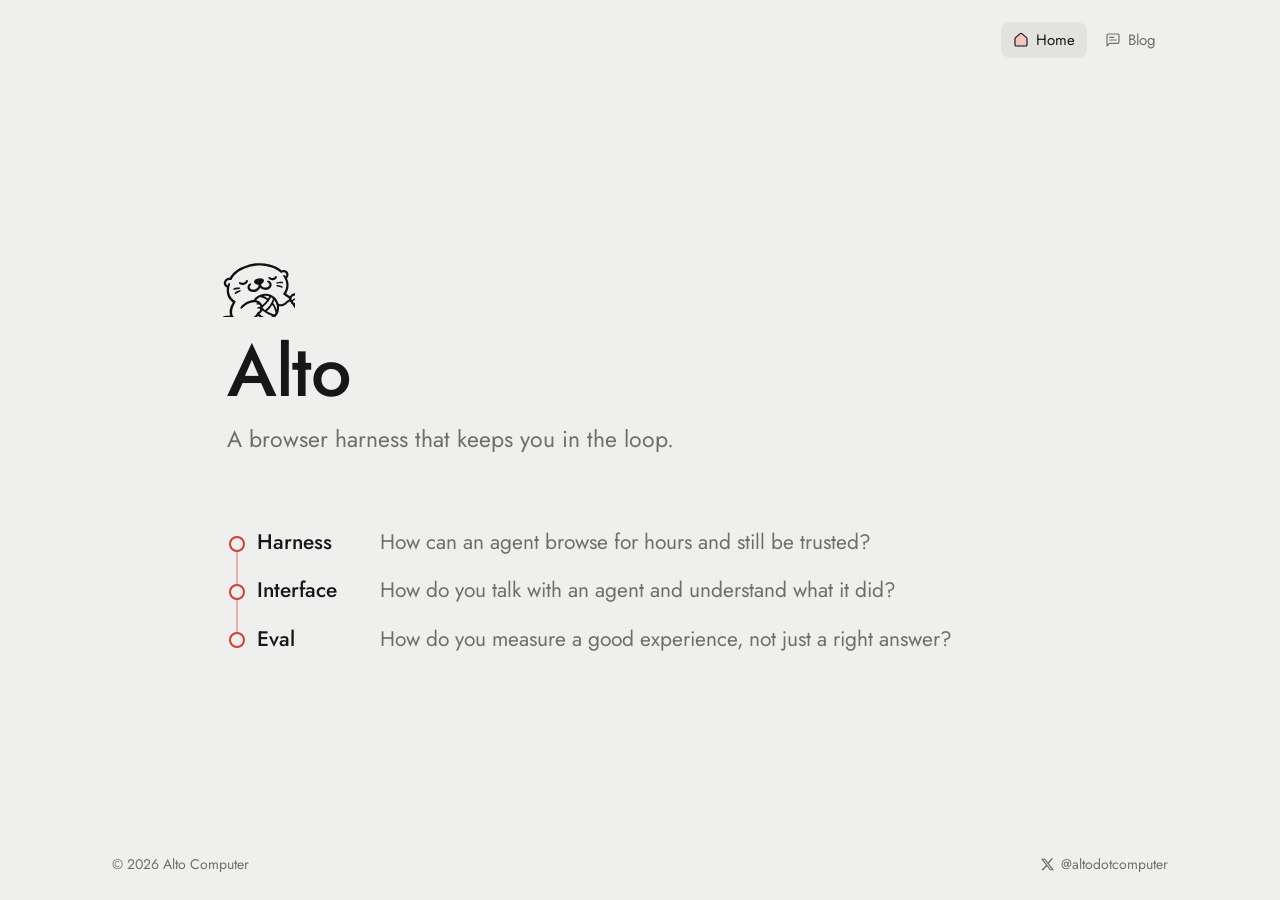
==== commit 9f3a1afd: "Shorten the interface question Co-Authored-By: Claude Opus 5.5 <noreply@anthropic.com>" ====
--- a/index.html
+++ b/index.html
@@ -72,7 +72,7 @@
 
     <ul class="knots">
       <li><span class="name">Harness</span><span class="q">How can an agent browse for hours and still be trusted?</span></li>
-      <li><span class="name">Interface</span><span class="q">How do you talk with an agent that works for hours, and understand what it did?</span></li>
+      <li><span class="name">Interface</span><span class="q">How do you talk with an agent and understand what it did?</span></li>
       <li><span class="name">Eval</span><span class="q">How do you measure a good experience, not just a right answer?</span></li>
     </ul>
   </main>
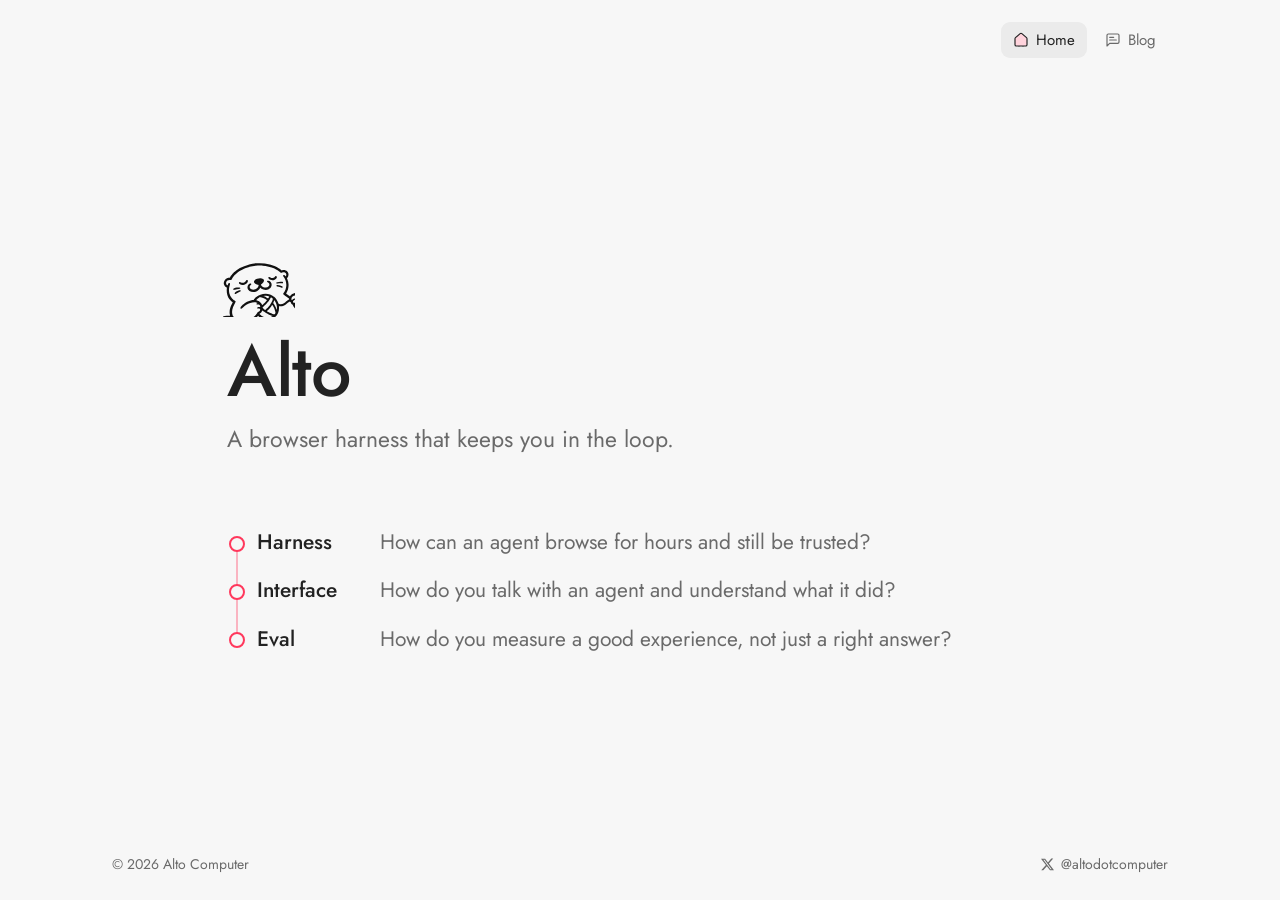
==== commit b6b404d6: "Move to Airbnb's palette with Rausch as the thread; wire tokens for Tailwind v4 Co-Authored-By: Clau" ====
--- a/index.html
+++ b/index.html
@@ -5,7 +5,7 @@
 <meta name="viewport" content="width=device-width, initial-scale=1, viewport-fit=cover">
 <title>Alto</title>
 <meta name="description" content="A browser harness that keeps you in the loop.">
-<link rel="icon" type="image/png" href="assets/avatar.png">
+<link rel="icon" href="assets/favicon.svg" type="image/svg+xml"><link rel="icon" href="assets/favicon-32.png" sizes="32x32" type="image/png"><link rel="apple-touch-icon" href="assets/apple-touch-icon.png">
 <link rel="preconnect" href="https://fonts.googleapis.com">
 <link rel="preconnect" href="https://fonts.gstatic.com" crossorigin>
 <link rel="stylesheet" href="https://fonts.googleapis.com/css2?family=Jost:wght@400;500&display=swap">
@@ -15,8 +15,8 @@
   The three questions are knots on one red thread: one line of work, three problems along it.
 */
 :root{
-  --ground:#efefed; --ink:#161817; --muted:#6c706d; --pill:#e2e2df;
-  --thread:#cf3f31; --thread-soft:#f3c4bd;
+  --ground:#f7f7f7; --ink:#222222; --muted:#6a6a6a; --pill:#ebebeb;
+  --thread:#ff385c; --thread-soft:#ffd3dc;
   --geo:"Jost","Futura","Avenir Next",system-ui,sans-serif;
   color-scheme:light;
 }
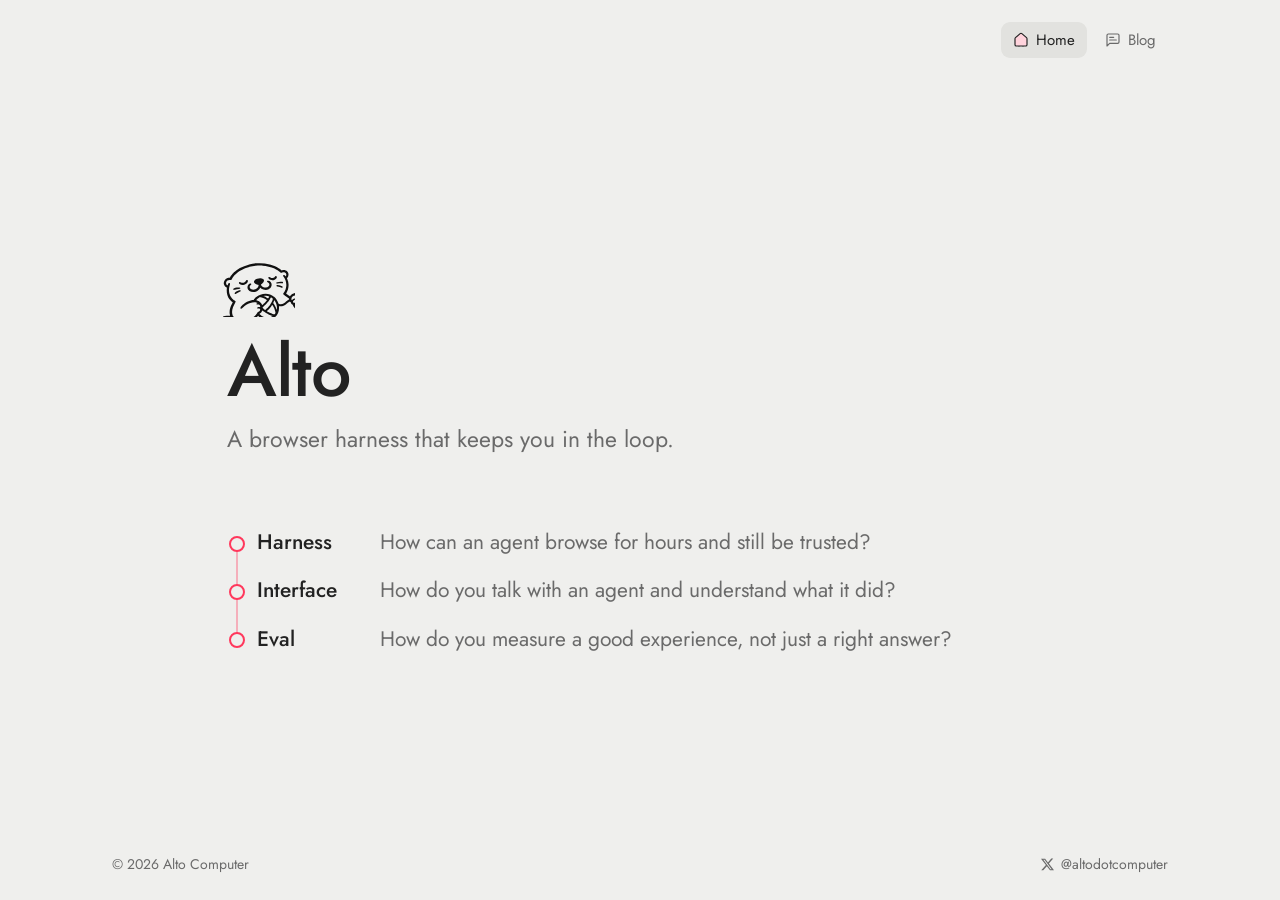
==== commit e28d9beb: "Restore the warm grey ground Co-Authored-By: Claude Opus 5.5 <noreply@anthropic.com>" ====
--- a/index.html
+++ b/index.html
@@ -15,7 +15,7 @@
   The three questions are knots on one red thread: one line of work, three problems along it.
 */
 :root{
-  --ground:#f7f7f7; --ink:#222222; --muted:#6a6a6a; --pill:#ebebeb;
+  --ground:#efefed; --ink:#222222; --muted:#6a6a6a; --pill:#e2e2df;
   --thread:#ff385c; --thread-soft:#ffd3dc;
   --geo:"Jost","Futura","Avenir Next",system-ui,sans-serif;
   color-scheme:light;
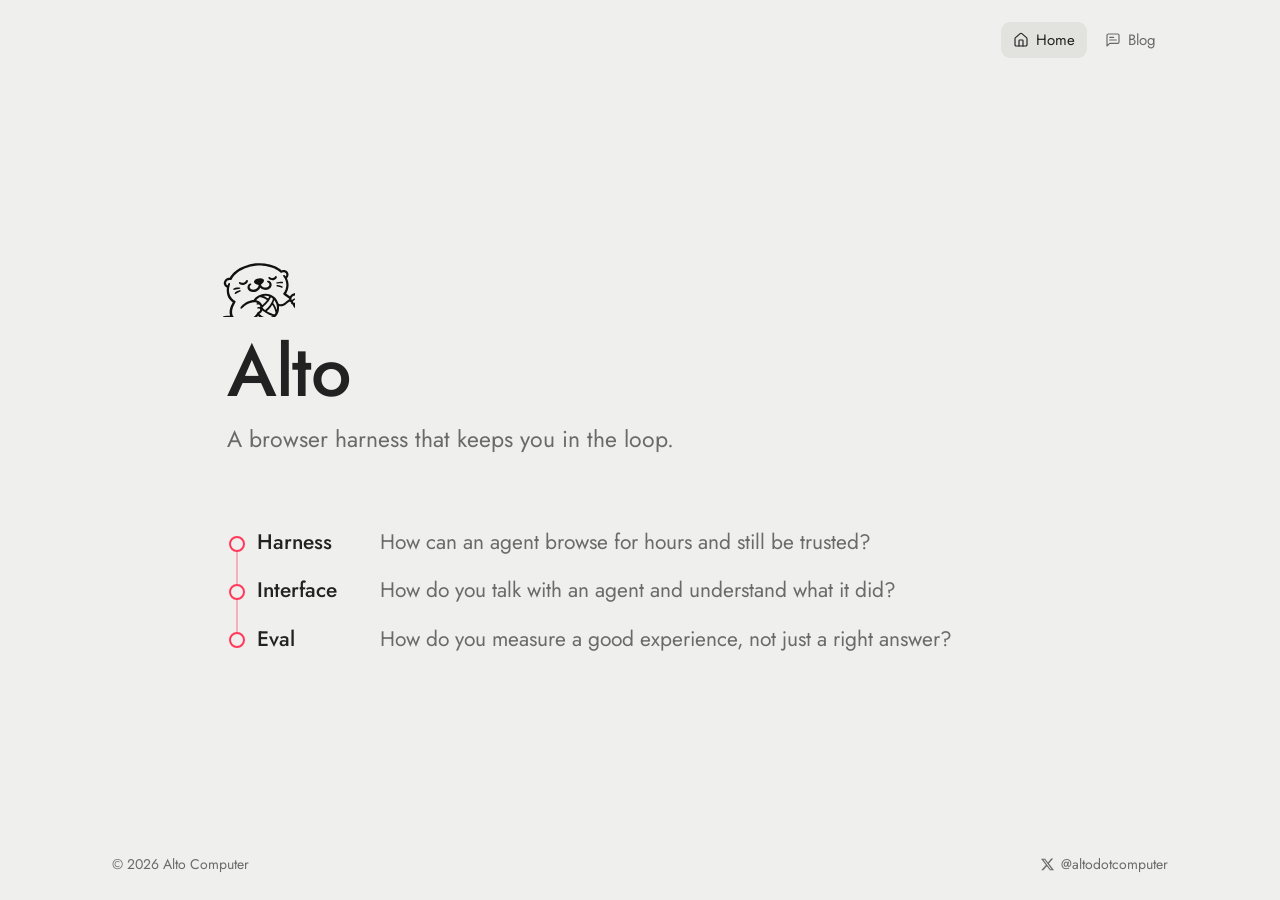
==== commit 4f9767ab: "Drop the pink active icon fill; red stays in its three places Co-Authored-By: Claude Opus 5.5 <norep" ====
--- a/index.html
+++ b/index.html
@@ -16,7 +16,7 @@
 */
 :root{
   --ground:#efefed; --ink:#222222; --muted:#6a6a6a; --pill:#e2e2df;
-  --thread:#ff385c; --thread-soft:#ffd3dc;
+  --thread:#ff385c;
   --geo:"Jost","Futura","Avenir Next",system-ui,sans-serif;
   color-scheme:light;
 }
@@ -29,7 +29,7 @@
 nav a{display:inline-flex; align-items:center; gap:7px; padding:7px 12px; border-radius:9px; font-size:15px; color:var(--muted); text-decoration:none; transition:background .15s, color .15s}
 nav a svg{width:16px; height:16px; fill:none; stroke:currentColor; stroke-width:1.75; stroke-linecap:round; stroke-linejoin:round}
 nav a:hover, nav a.on{color:var(--ink); background:var(--pill)}
-nav a.on svg path:last-child{fill:var(--thread-soft)}
+
 
 main{flex:1; display:flex; flex-direction:column; justify-content:center; padding-block:48px; padding-left:clamp(0px, 9vw, 120px)}
 .otter{width:72px; height:auto; margin:0 0 18px -4px}
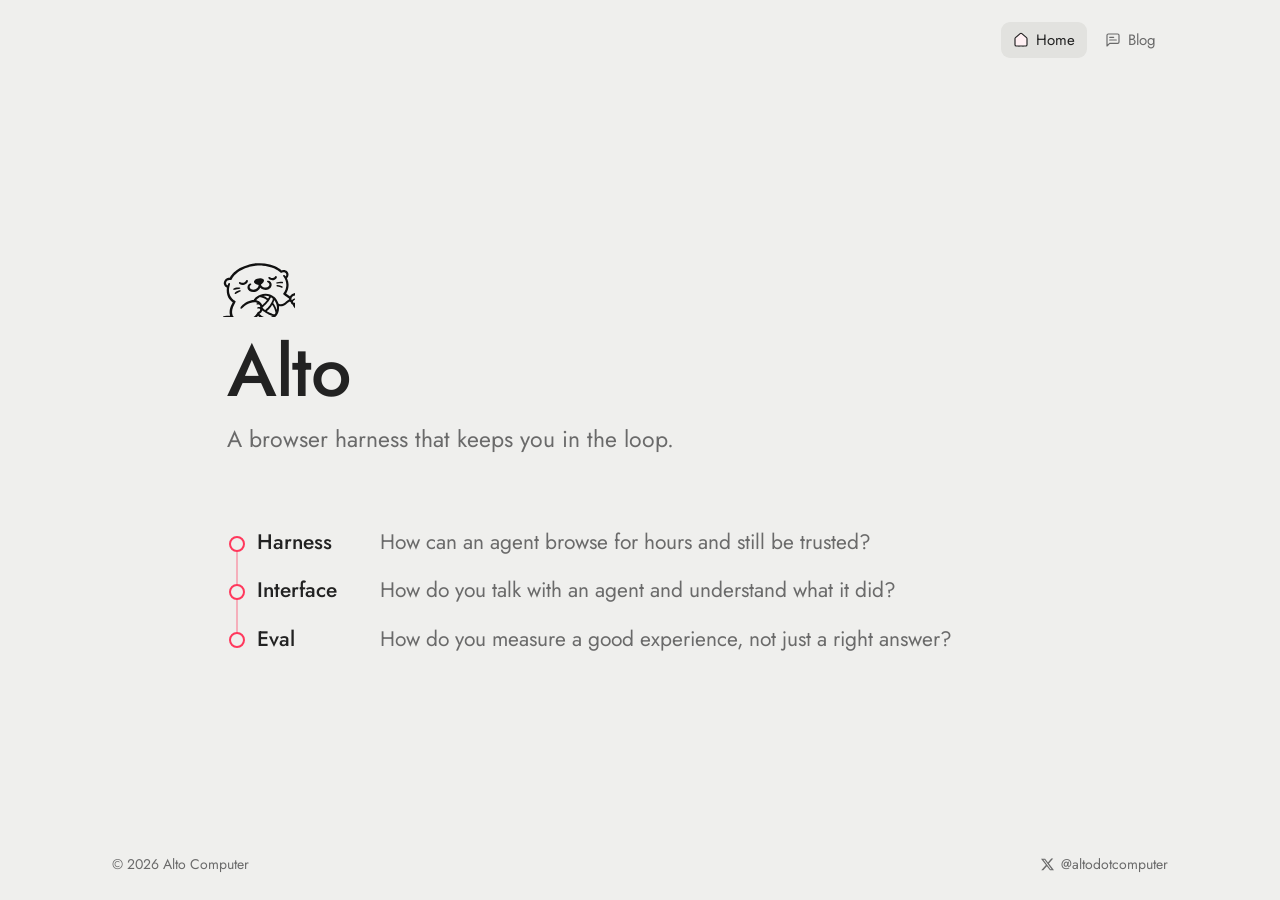
==== commit a913352c: "Restore active icon fill with the thread tint Co-Authored-By: Claude Opus 5.5 <noreply@anthropic.com" ====
--- a/index.html
+++ b/index.html
@@ -16,7 +16,7 @@
 */
 :root{
   --ground:#efefed; --ink:#222222; --muted:#6a6a6a; --pill:#e2e2df;
-  --thread:#ff385c;
+  --thread:#ff385c; --thread-tint:#fff0f3;
   --geo:"Jost","Futura","Avenir Next",system-ui,sans-serif;
   color-scheme:light;
 }
@@ -29,6 +29,7 @@
 nav a{display:inline-flex; align-items:center; gap:7px; padding:7px 12px; border-radius:9px; font-size:15px; color:var(--muted); text-decoration:none; transition:background .15s, color .15s}
 nav a svg{width:16px; height:16px; fill:none; stroke:currentColor; stroke-width:1.75; stroke-linecap:round; stroke-linejoin:round}
 nav a:hover, nav a.on{color:var(--ink); background:var(--pill)}
+nav a.on svg path:last-child{fill:var(--thread-tint)}
 
 
 main{flex:1; display:flex; flex-direction:column; justify-content:center; padding-block:48px; padding-left:clamp(0px, 9vw, 120px)}
